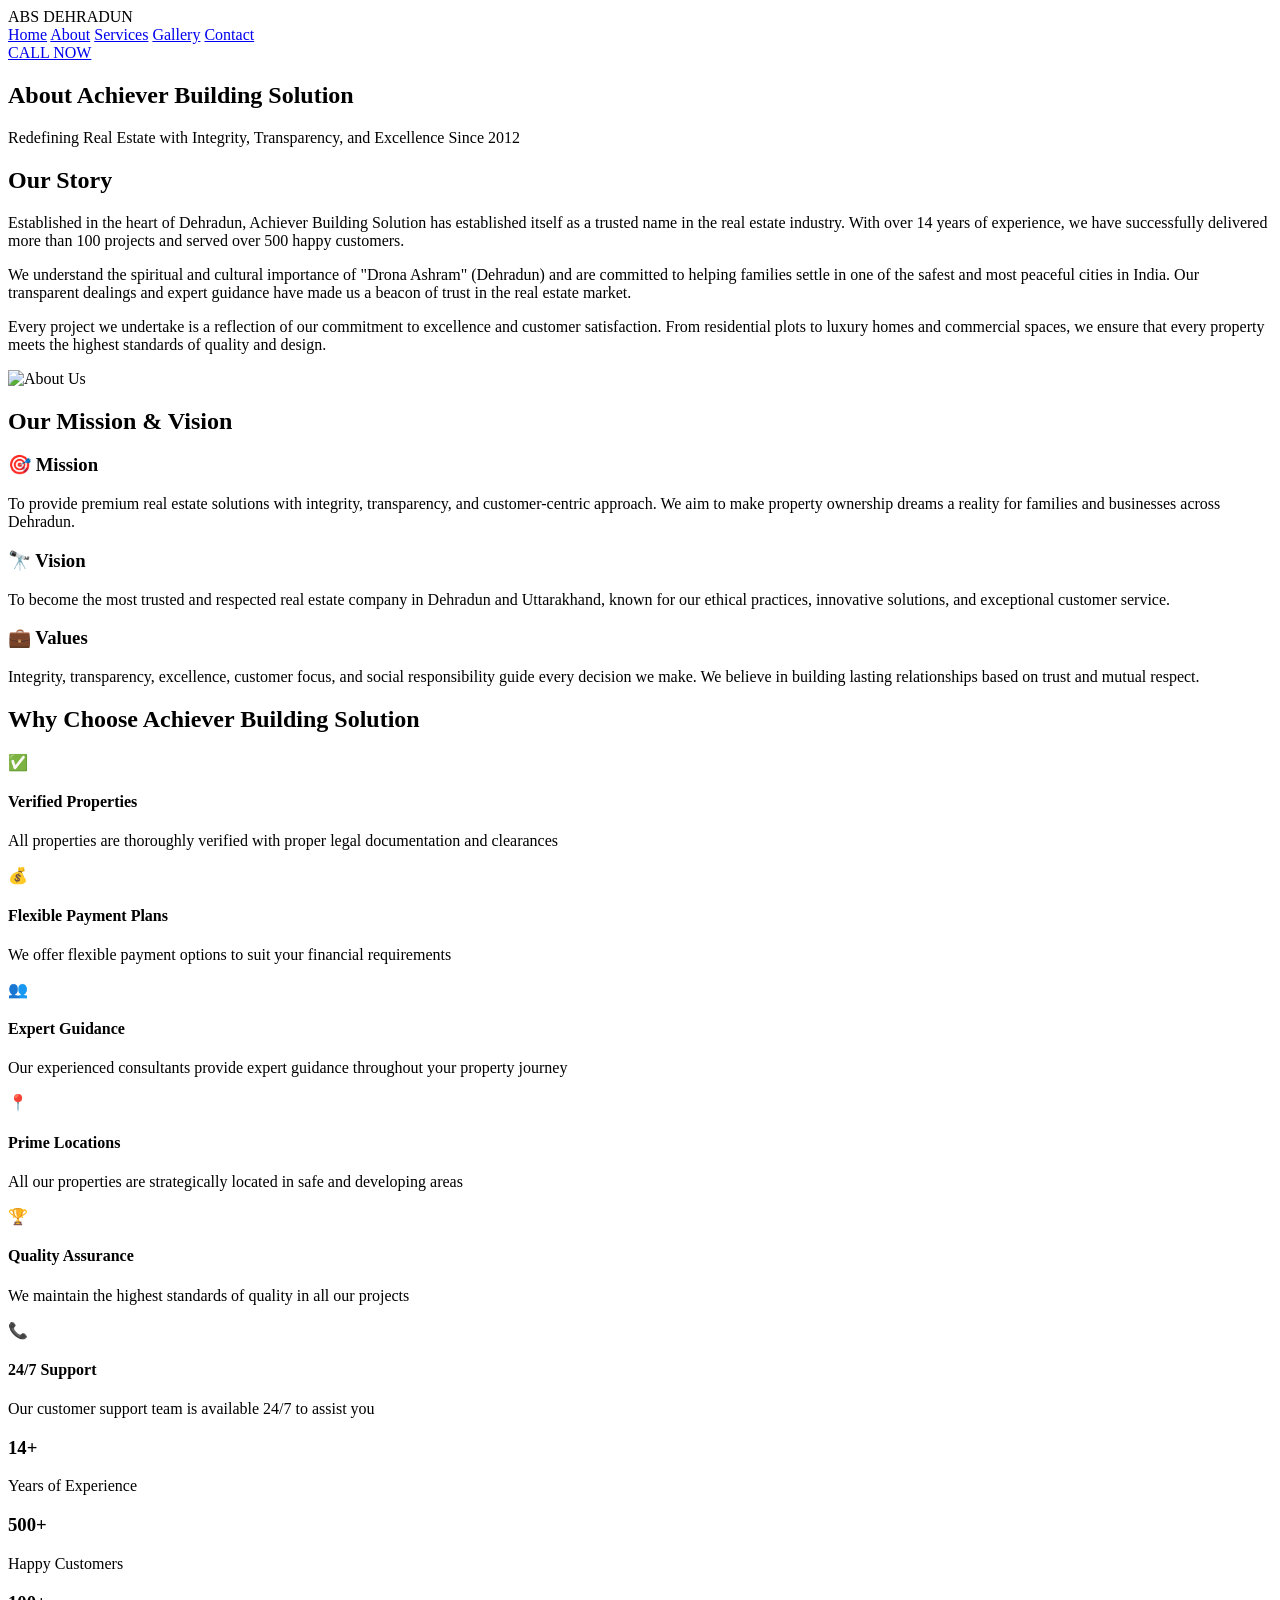
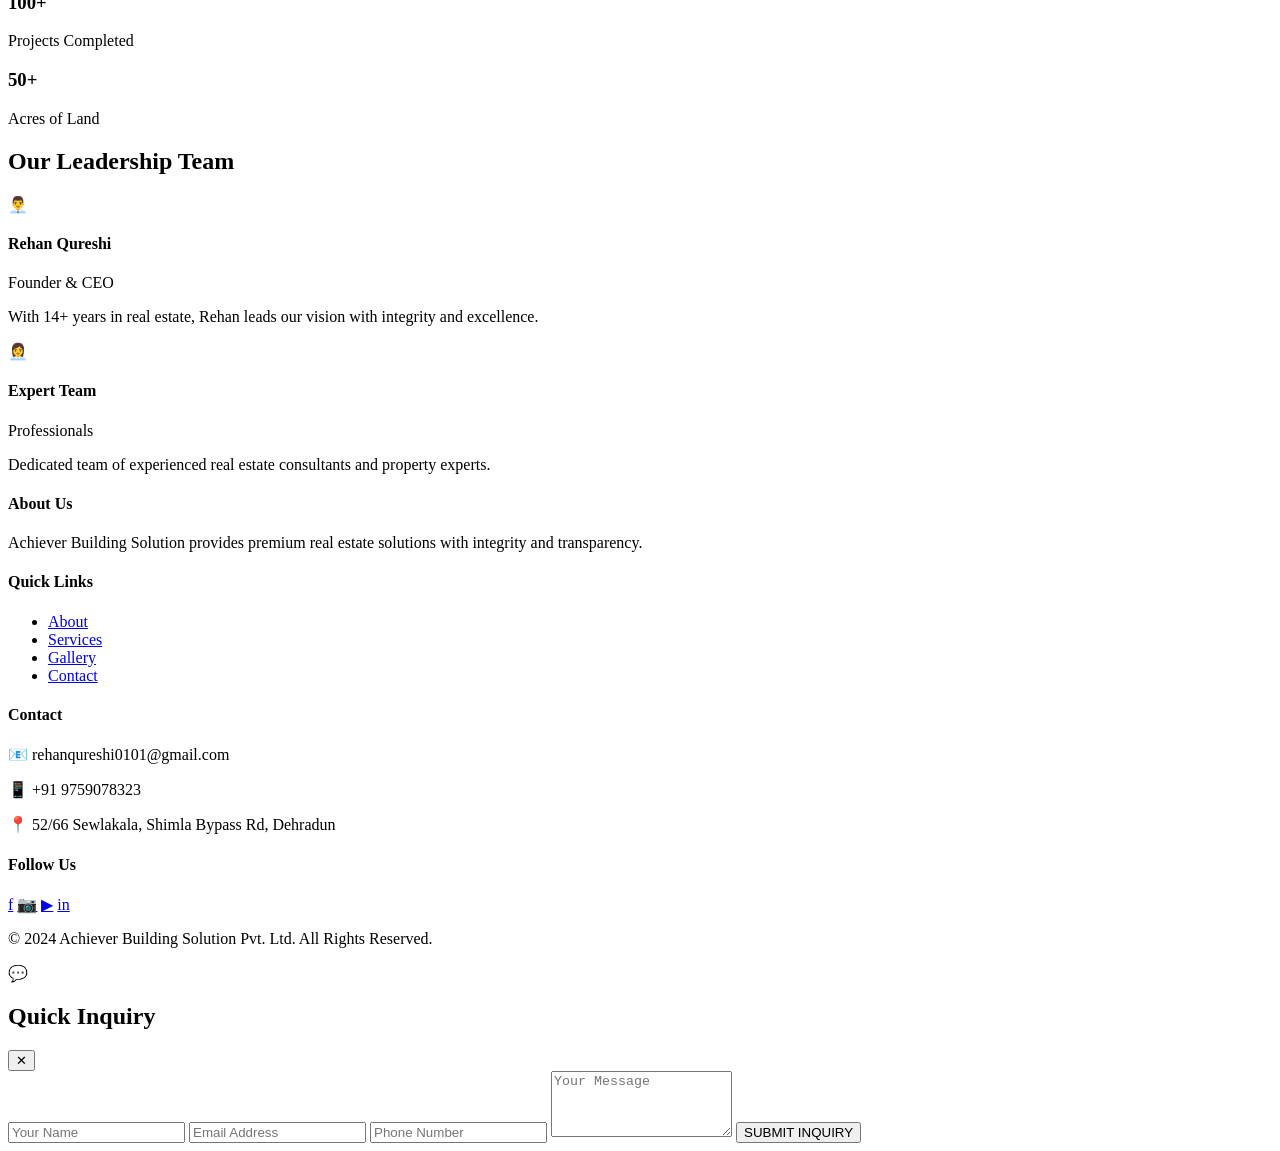
==== about.html @ 06fa3c4c "first done" ====
<!DOCTYPE html>
<html lang="en">
<head>
    <meta charset="UTF-8">
    <meta name="viewport" content="width=device-width, initial-scale=1.0">
    <title>About Us | Achiever Building Solution</title>
    <link href="https://fonts.googleapis.com/css2?family=Poppins:wght@300;400;600;700&display=swap" rel="stylesheet">
    <script src="https://cdn.tailwindcss.com"></script>
</head>
<body class="bg-gray-50 text-gray-900 font-poppins">

    <!-- NAVIGATION -->
    <nav class="fixed w-full z-50 top-0 bg-white/95 backdrop-blur-md shadow-md">
        <div class="max-w-7xl mx-auto px-6 py-4 flex justify-between items-center">
            <div class="text-2xl font-bold tracking-tight">
                <span class="text-amber-500">ABS</span> DEHRADUN
            </div>
            <div class="hidden md:flex space-x-8 text-sm font-medium uppercase tracking-widest">
                <a href="index.html" class="text-gray-800 hover:text-amber-500 transition duration-300">Home</a>
                <a href="about.html" class="text-gray-800 hover:text-amber-500 transition duration-300">About</a>
                <a href="services.html" class="text-gray-800 hover:text-amber-500 transition duration-300">Services</a>
                <a href="gallery.html" class="text-gray-800 hover:text-amber-500 transition duration-300">Gallery</a>
                <a href="contact.html" class="text-gray-800 hover:text-amber-500 transition duration-300">Contact</a>
            </div>
            <a href="tel:+919759078323" class="bg-amber-500 text-white px-6 py-2 rounded-full font-bold text-sm hover:bg-amber-600 transition transform hover:scale-105">
                CALL NOW
            </a>
        </div>
    </nav>

    <!-- HERO SECTION -->
    <section class="min-h-screen bg-gradient-to-br from-white via-gray-50 to-gray-100 flex items-center pt-20 relative">
        <div class="max-w-7xl mx-auto px-6 w-full">
            <h1 class="text-5xl md:text-6xl font-bold mb-6 text-gray-900">About <span class="bg-gradient-to-r from-amber-400 to-amber-600 bg-clip-text text-transparent">Achiever Building Solution</span></h1>
            <p class="text-gray-600 text-lg max-w-2xl">Redefining Real Estate with Integrity, Transparency, and Excellence Since 2012</p>
        </div>
    </section>

    <!-- COMPANY OVERVIEW -->
    <section class="bg-white py-20">
        <div class="max-w-7xl mx-auto px-6">
            <div class="grid md:grid-cols-2 gap-12 items-center">
                <div>
                    <h2 class="text-4xl font-bold mb-6 text-gray-900">Our Story</h2>
                    <div class="space-y-4 text-gray-600 leading-relaxed">
                        <p>
                            Established in the heart of Dehradun, Achiever Building Solution has established itself as a trusted name in the real estate industry. With over 14 years of experience, we have successfully delivered more than 100 projects and served over 500 happy customers.
                        </p>
                        <p>
                            We understand the spiritual and cultural importance of "Drona Ashram" (Dehradun) and are committed to helping families settle in one of the safest and most peaceful cities in India. Our transparent dealings and expert guidance have made us a beacon of trust in the real estate market.
                        </p>
                        <p>
                            Every project we undertake is a reflection of our commitment to excellence and customer satisfaction. From residential plots to luxury homes and commercial spaces, we ensure that every property meets the highest standards of quality and design.
                        </p>
                    </div>
                </div>
                <div>
                    <img src="https://images.unsplash.com/photo-1552664730-d307ca884978?auto=format&fit=crop&w=500&q=80" alt="About Us" class="rounded-2xl shadow-2xl w-full h-auto">
                </div>
            </div>
        </div>
    </section>

    <!-- MISSION & VISION -->
    <section class="bg-gray-50 py-20">
        <div class="max-w-7xl mx-auto px-6">
            <h2 class="text-center text-4xl font-bold mb-16">Our Mission & <span class="bg-gradient-to-r from-amber-400 to-amber-600 bg-clip-text text-transparent">Vision</span></h2>
            <div class="grid md:grid-cols-3 gap-8">
                <div class="bg-white p-8 rounded-xl shadow-lg">
                    <h3 class="text-2xl font-bold text-amber-600 mb-4">🎯 Mission</h3>
                    <p class="text-gray-600 leading-relaxed">
                        To provide premium real estate solutions with integrity, transparency, and customer-centric approach. We aim to make property ownership dreams a reality for families and businesses across Dehradun.
                    </p>
                </div>
                <div class="bg-white p-8 rounded-xl shadow-lg">
                    <h3 class="text-2xl font-bold text-amber-600 mb-4">🔭 Vision</h3>
                    <p class="text-gray-600 leading-relaxed">
                        To become the most trusted and respected real estate company in Dehradun and Uttarakhand, known for our ethical practices, innovative solutions, and exceptional customer service.
                    </p>
                </div>
                <div class="bg-white p-8 rounded-xl shadow-lg">
                    <h3 class="text-2xl font-bold text-amber-600 mb-4">💼 Values</h3>
                    <p class="text-gray-600 leading-relaxed">
                        Integrity, transparency, excellence, customer focus, and social responsibility guide every decision we make. We believe in building lasting relationships based on trust and mutual respect.
                    </p>
                </div>
            </div>
        </div>
    </section>

    <!-- WHY CHOOSE US -->
    <section class="bg-white py-20">
        <div class="max-w-7xl mx-auto px-6">
            <h2 class="text-center text-4xl font-bold mb-16">Why Choose <span class="bg-gradient-to-r from-amber-400 to-amber-600 bg-clip-text text-transparent">Achiever Building Solution</span></h2>
            <div class="grid md:grid-cols-2 lg:grid-cols-3 gap-8">
                <div class="bg-white p-8 rounded-xl shadow-lg hover:shadow-xl hover:-translate-y-2 transition duration-300">
                    <div class="text-5xl mb-4">✅</div>
                    <h4 class="text-xl font-bold mb-2 text-gray-900">Verified Properties</h4>
                    <p class="text-gray-600">All properties are thoroughly verified with proper legal documentation and clearances</p>
                </div>
                <div class="bg-white p-8 rounded-xl shadow-lg hover:shadow-xl hover:-translate-y-2 transition duration-300">
                    <div class="text-5xl mb-4">💰</div>
                    <h4 class="text-xl font-bold mb-2 text-gray-900">Flexible Payment Plans</h4>
                    <p class="text-gray-600">We offer flexible payment options to suit your financial requirements</p>
                </div>
                <div class="bg-white p-8 rounded-xl shadow-lg hover:shadow-xl hover:-translate-y-2 transition duration-300">
                    <div class="text-5xl mb-4">👥</div>
                    <h4 class="text-xl font-bold mb-2 text-gray-900">Expert Guidance</h4>
                    <p class="text-gray-600">Our experienced consultants provide expert guidance throughout your property journey</p>
                </div>
                <div class="bg-white p-8 rounded-xl shadow-lg hover:shadow-xl hover:-translate-y-2 transition duration-300">
                    <div class="text-5xl mb-4">📍</div>
                    <h4 class="text-xl font-bold mb-2 text-gray-900">Prime Locations</h4>
                    <p class="text-gray-600">All our properties are strategically located in safe and developing areas</p>
                </div>
                <div class="bg-white p-8 rounded-xl shadow-lg hover:shadow-xl hover:-translate-y-2 transition duration-300">
                    <div class="text-5xl mb-4">🏆</div>
                    <h4 class="text-xl font-bold mb-2 text-gray-900">Quality Assurance</h4>
                    <p class="text-gray-600">We maintain the highest standards of quality in all our projects</p>
                </div>
                <div class="bg-white p-8 rounded-xl shadow-lg hover:shadow-xl hover:-translate-y-2 transition duration-300">
                    <div class="text-5xl mb-4">📞</div>
                    <h4 class="text-xl font-bold mb-2 text-gray-900">24/7 Support</h4>
                    <p class="text-gray-600">Our customer support team is available 24/7 to assist you</p>
                </div>
            </div>
        </div>
    </section>

    <!-- STATISTICS -->
    <section class="bg-gradient-to-r from-amber-500 to-amber-600 py-20 text-white">
        <div class="max-w-7xl mx-auto px-6">
            <div class="grid md:grid-cols-4 gap-8 text-center">
                <div>
                    <h3 class="text-5xl font-bold mb-2">14+</h3>
                    <p class="text-lg">Years of Experience</p>
                </div>
                <div>
                    <h3 class="text-5xl font-bold mb-2">500+</h3>
                    <p class="text-lg">Happy Customers</p>
                </div>
                <div>
                    <h3 class="text-5xl font-bold mb-2">100+</h3>
                    <p class="text-lg">Projects Completed</p>
                </div>
                <div>
                    <h3 class="text-5xl font-bold mb-2">50+</h3>
                    <p class="text-lg">Acres of Land</p>
                </div>
            </div>
        </div>
    </section>

    <!-- TEAM SECTION -->
    <section class="bg-white py-20">
        <div class="max-w-7xl mx-auto px-6">
            <h2 class="text-center text-4xl font-bold mb-16">Our <span class="bg-gradient-to-r from-amber-400 to-amber-600 bg-clip-text text-transparent">Leadership Team</span></h2>
            <div class="grid md:grid-cols-2 gap-8 max-w-2xl mx-auto">
                <div class="bg-gradient-to-br from-amber-50 to-amber-100 p-8 rounded-xl shadow-lg text-center">
                    <div class="w-24 h-24 bg-gradient-to-br from-amber-500 to-amber-600 rounded-full mx-auto mb-4 flex items-center justify-center text-4xl">👨‍💼</div>
                    <h4 class="text-xl font-bold text-gray-900 mb-2">Rehan Qureshi</h4>
                    <p class="text-amber-600 font-semibold mb-3">Founder & CEO</p>
                    <p class="text-gray-600">With 14+ years in real estate, Rehan leads our vision with integrity and excellence.</p>
                </div>
                <div class="bg-gradient-to-br from-blue-50 to-blue-100 p-8 rounded-xl shadow-lg text-center">
                    <div class="w-24 h-24 bg-gradient-to-br from-blue-500 to-blue-600 rounded-full mx-auto mb-4 flex items-center justify-center text-4xl">👩‍💼</div>
                    <h4 class="text-xl font-bold text-gray-900 mb-2">Expert Team</h4>
                    <p class="text-blue-600 font-semibold mb-3">Professionals</p>
                    <p class="text-gray-600">Dedicated team of experienced real estate consultants and property experts.</p>
                </div>
            </div>
        </div>
    </section>

    <!-- FOOTER -->
    <footer class="bg-gray-900 text-white py-12">
        <div class="max-w-7xl mx-auto px-6">
            <div class="grid grid-cols-1 md:grid-cols-2 lg:grid-cols-4 gap-8 mb-8">
                <div>
                    <h4 class="text-lg font-bold mb-4">About Us</h4>
                    <p class="text-gray-400">Achiever Building Solution provides premium real estate solutions with integrity and transparency.</p>
                </div>
                <div>
                    <h4 class="text-lg font-bold mb-4">Quick Links</h4>
                    <ul class="space-y-2 text-gray-400">
                        <li><a href="about.html" class="hover:text-amber-500 transition">About</a></li>
                        <li><a href="services.html" class="hover:text-amber-500 transition">Services</a></li>
                        <li><a href="gallery.html" class="hover:text-amber-500 transition">Gallery</a></li>
                        <li><a href="contact.html" class="hover:text-amber-500 transition">Contact</a></li>
                    </ul>
                </div>
                <div>
                    <h4 class="text-lg font-bold mb-4">Contact</h4>
                    <p class="text-gray-400 mb-1">📧 rehanqureshi0101@gmail.com</p>
                    <p class="text-gray-400 mb-1">📱 +91 9759078323</p>
                    <p class="text-gray-400">📍 52/66 Sewlakala, Shimla Bypass Rd, Dehradun</p>
                </div>
                <div>
                    <h4 class="text-lg font-bold mb-4">Follow Us</h4>
                    <div class="flex gap-3">
                        <a href="https://facebook.com" class="w-10 h-10 bg-gray-700 rounded-full flex items-center justify-center hover:bg-amber-500 transition">f</a>
                        <a href="https://instagram.com" class="w-10 h-10 bg-gray-700 rounded-full flex items-center justify-center hover:bg-amber-500 transition">📷</a>
                        <a href="https://youtube.com" class="w-10 h-10 bg-gray-700 rounded-full flex items-center justify-center hover:bg-amber-500 transition">▶</a>
                        <a href="https://linkedin.com" class="w-10 h-10 bg-gray-700 rounded-full flex items-center justify-center hover:bg-amber-500 transition">in</a>
                    </div>
                </div>
            </div>
            <div class="border-t border-gray-700 pt-6 text-center">
                <p class="text-gray-500">© 2024 Achiever Building Solution Pvt. Ltd. All Rights Reserved.</p>
            </div>
        </div>
    </footer>

    <!-- FLOATING INQUIRY BUTTON -->
    <div onclick="openInquiryModal()" class="fixed bottom-8 right-8 w-16 h-16 bg-amber-500 rounded-full flex items-center justify-center text-3xl cursor-pointer shadow-2xl hover:bg-amber-600 hover:scale-110 transition z-40" title="Inquire Now">💬</div>

    <!-- INQUIRY MODAL -->
    <div class="modal hidden fixed inset-0 bg-black bg-opacity-50 flex items-center justify-center z-50" id="inquiryModal">
        <div class="bg-white rounded-xl shadow-2xl p-8 max-w-md w-90% mx-6 animate-in">
            <div class="flex justify-between items-center mb-6">
                <h2 class="text-2xl font-bold text-gray-900">Quick Inquiry</h2>
                <button onclick="closeInquiryModal()" class="text-3xl text-gray-500 hover:text-amber-500 transition">✕</button>
            </div>
            <form class="space-y-4">
                <input type="text" placeholder="Your Name" class="w-full bg-gray-100 border border-gray-300 px-4 py-3 rounded-lg focus:outline-none focus:border-amber-500 transition font-poppins" required>
                <input type="email" placeholder="Email Address" class="w-full bg-gray-100 border border-gray-300 px-4 py-3 rounded-lg focus:outline-none focus:border-amber-500 transition font-poppins" required>
                <input type="tel" placeholder="Phone Number" class="w-full bg-gray-100 border border-gray-300 px-4 py-3 rounded-lg focus:outline-none focus:border-amber-500 transition font-poppins" required>
                <textarea rows="4" placeholder="Your Message" class="w-full bg-gray-100 border border-gray-300 px-4 py-3 rounded-lg focus:outline-none focus:border-amber-500 transition font-poppins"></textarea>
                <button type="submit" class="w-full bg-amber-500 text-white font-bold py-3 rounded-lg hover:bg-amber-600 transition">SUBMIT INQUIRY</button>
            </form>
        </div>
    </div>

    <script>
        function openInquiryModal() {
            document.getElementById('inquiryModal').classList.remove('hidden');
        }

        function closeInquiryModal() {
            document.getElementById('inquiryModal').classList.add('hidden');
        }

        window.onclick = function(event) {
            const modal = document.getElementById('inquiryModal');
            if (event.target == modal) {
                modal.classList.add('hidden');
            }
        }
    </script>

</body>
</html>
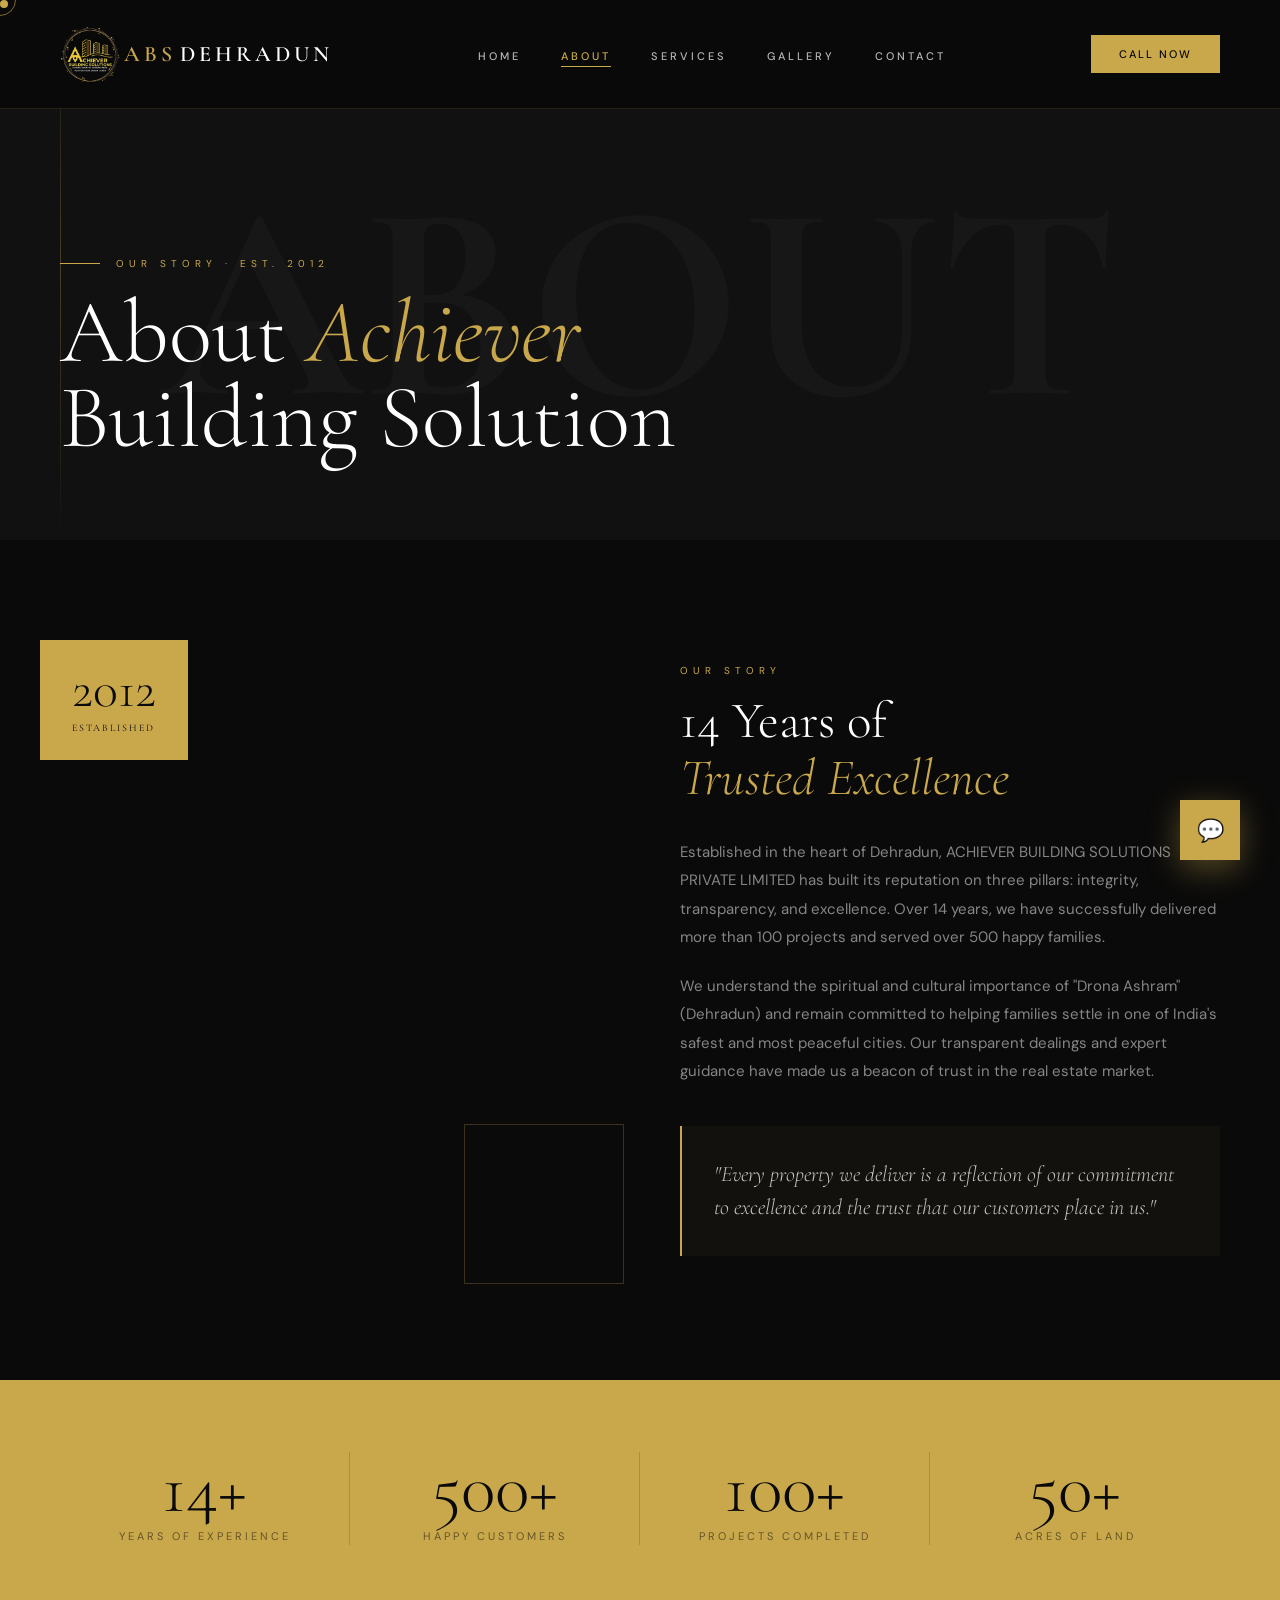
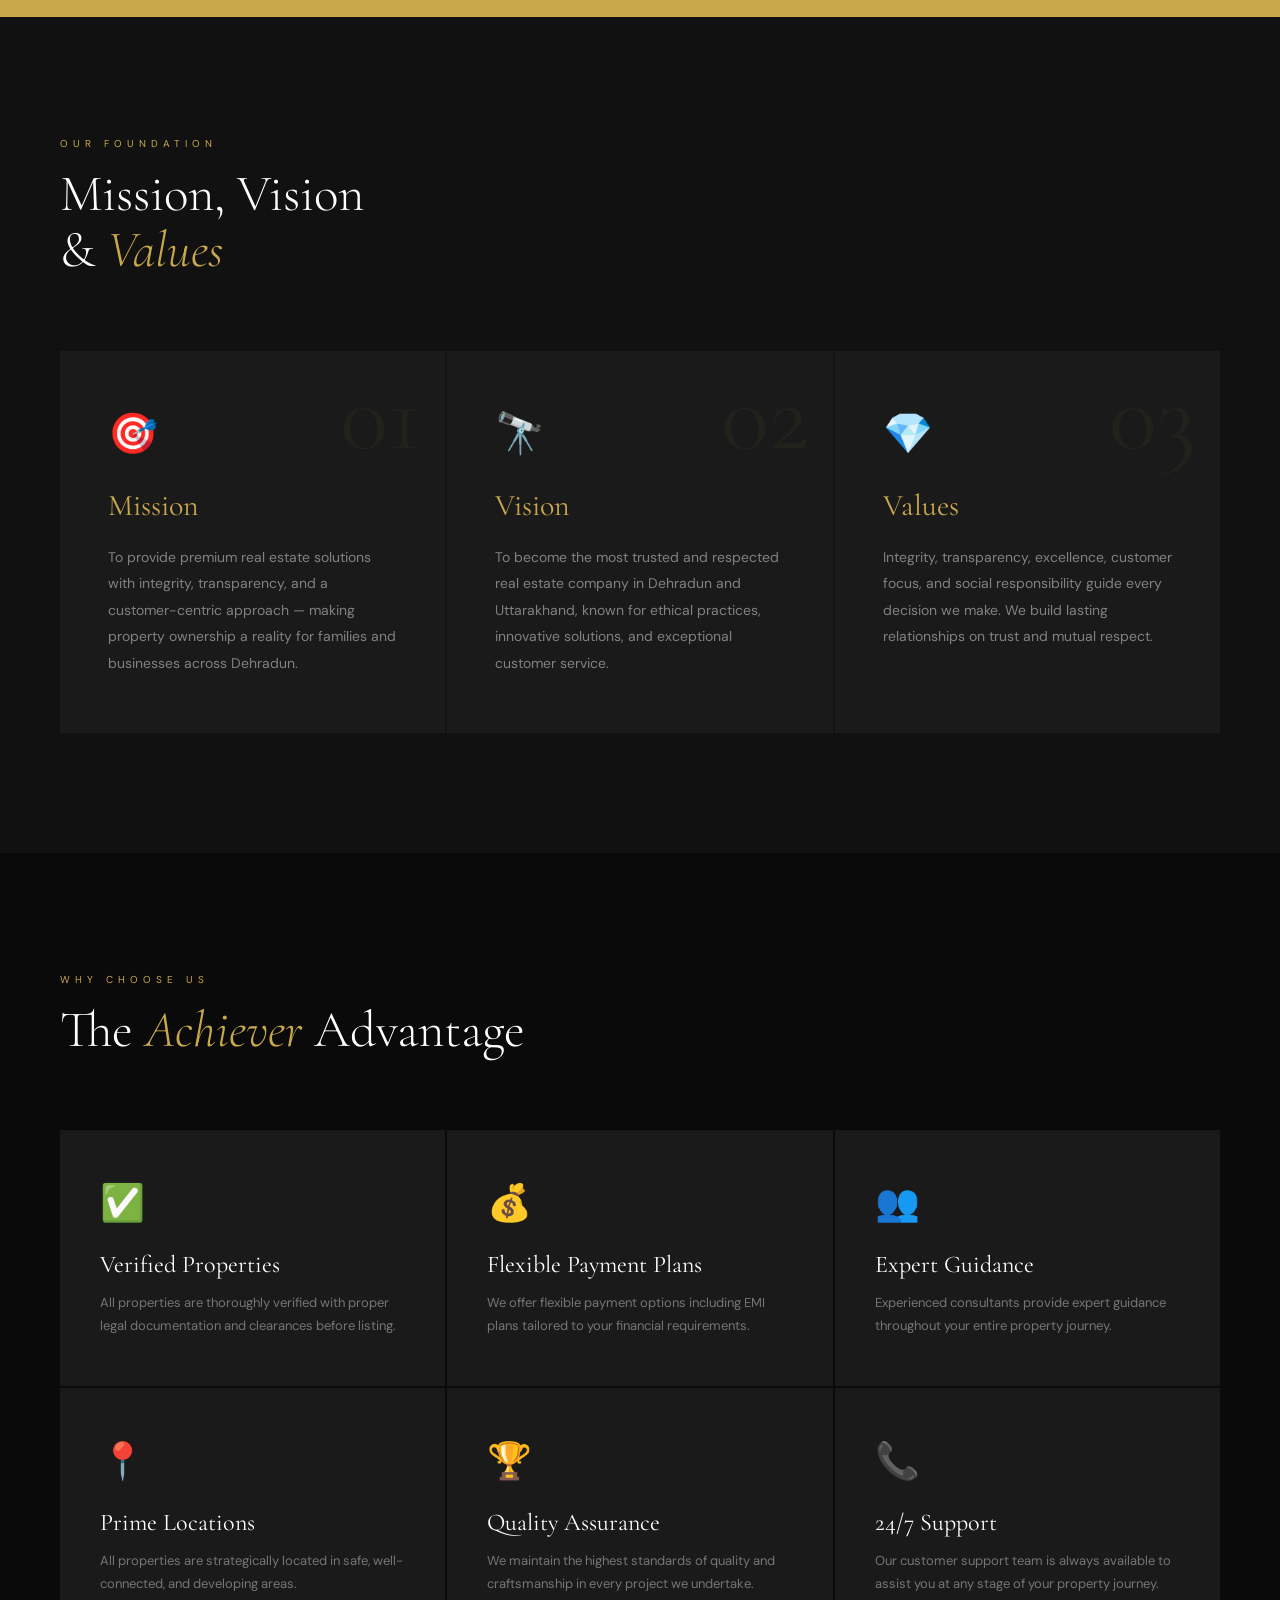
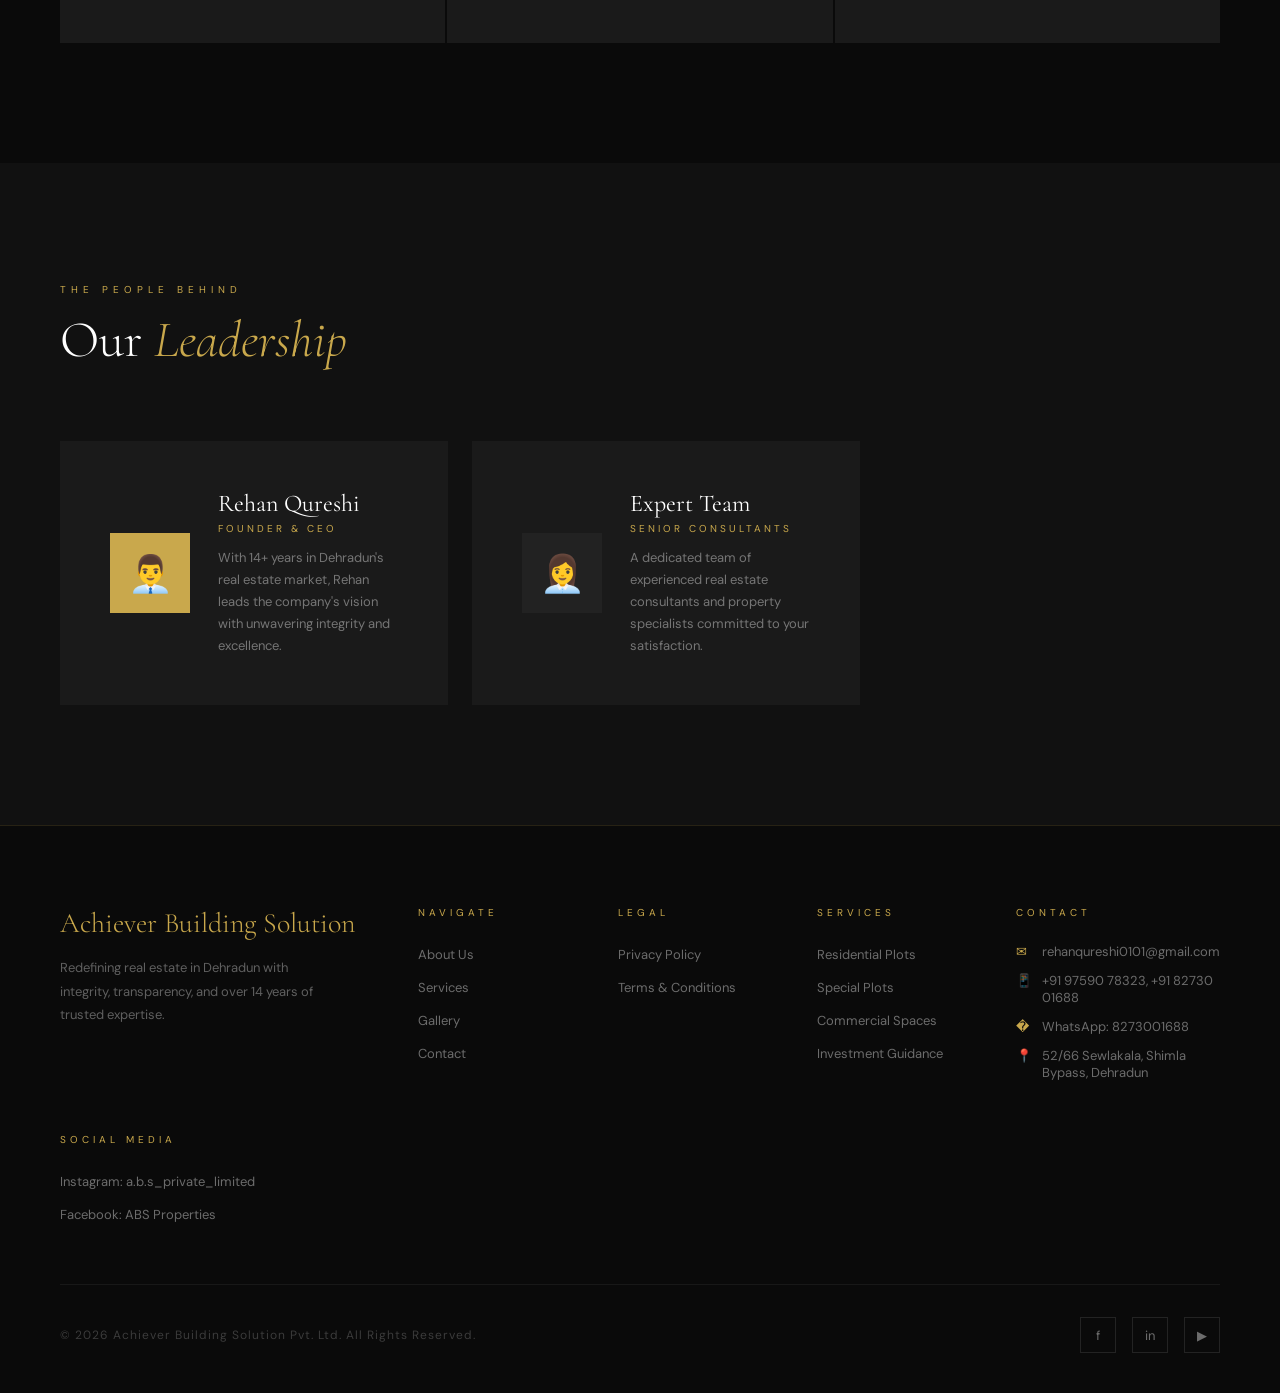
==== commit beadc2ea: "first" ====
--- a/about.html
+++ b/about.html
@@ -3,250 +3,590 @@
 <head>
     <meta charset="UTF-8">
     <meta name="viewport" content="width=device-width, initial-scale=1.0">
+    <meta name="description" content="Learn about Achiever Building Solution in Dehradun with 14+ years of expertise, 100+ projects delivered, and 500+ families served with integrity.">
+    <meta name="keywords" content="About Achiever Building Solution, real estate company Dehradun, 14 years experience, trusted property consultants, ABS Dehradun, Uttarakhand real estate">
+    <meta name="author" content="Achiever Building Solution">
+    <meta name="robots" content="index, follow">
+    <meta name="theme-color" content="#0a0a0a">
+
     <title>About Us | Achiever Building Solution</title>
-    <link href="https://fonts.googleapis.com/css2?family=Poppins:wght@300;400;600;700&display=swap" rel="stylesheet">
-    <script src="https://cdn.tailwindcss.com"></script>
+    <link rel="canonical" href="about.html">
+
+    <meta property="og:title" content="About Us | Achiever Building Solution">
+    <meta property="og:description" content="Learn about Achiever Building Solution in Dehradun with 14+ years of expertise, 100+ projects delivered, and 500+ families served with integrity.">
+    <meta property="og:type" content="website">
+    <meta property="og:site_name" content="Achiever Building Solution">
+    <meta property="og:locale" content="en_IN">
+    <meta property="og:url" content="about.html">
+    <meta property="og:image" content="img/logo.webp">
+    <meta property="og:image:alt" content="Achiever Building Solution logo">
+
+    <meta name="twitter:card" content="summary_large_image">
+    <meta name="twitter:title" content="About Us | Achiever Building Solution">
+    <meta name="twitter:description" content="Learn about Achiever Building Solution in Dehradun with 14+ years of expertise, 100+ projects delivered, and 500+ families served with integrity.">
+    <meta name="twitter:image" content="img/logo.webp">
+
+    <link rel="preconnect" href="https://fonts.googleapis.com">
+    <link href="https://fonts.googleapis.com/css2?family=Cormorant+Garamond:ital,wght@0,300;0,400;0,600;0,700;1,300;1,400&family=DM+Sans:wght@300;400;500&display=swap" rel="stylesheet">
+    <link rel="icon" type="image/png" href="img/logo.webp">
+    <style>
+        *, *::before, *::after { margin: 0; padding: 0; box-sizing: border-box; }
+        :root {
+            --gold: #c9a84c; --gold-light: #e2c47a; --gold-dark: #9a7a34;
+            --black: #0a0a0a; --dark: #111111; --dark2: #1a1a1a; --dark3: #222222;
+            --gray: #888888; --light: #f5f0e8; --white: #ffffff;
+        }
+        html { scroll-behavior: smooth; }
+        body { font-family: 'DM Sans', sans-serif; background: var(--black); color: var(--white); overflow-x: hidden; cursor: none; }
+        .cursor { width: 8px; height: 8px; background: var(--gold); border-radius: 50%; position: fixed; pointer-events: none; z-index: 9999; transition: transform 0.1s; }
+        .cursor-ring { width: 32px; height: 32px; border: 1px solid var(--gold); border-radius: 50%; position: fixed; pointer-events: none; z-index: 9998; transition: all 0.15s ease; opacity: 0.6; }
+
+        nav { position: fixed; top: 0; width: 100%; z-index: 1000; padding: 24px 60px; display: flex; align-items: center; justify-content: space-between; background: rgba(10,10,10,0.95); backdrop-filter: blur(20px); border-bottom: 1px solid rgba(201,168,76,0.15); }
+          .nav-logo {
+            font-family: 'Cormorant Garamond', serif;
+            font-size: 22px;
+            font-weight: 600;
+            letter-spacing: 4px;
+            color: var(--gold);
+            text-transform: uppercase;
+            display: flex;
+    align-items: center;
+    gap: 4px;
+        }
+        .nav-logo img {
+    height: 60px;
+}
+        .nav-logo span { color: var(--white); }
+        .nav-links { display: flex; gap: 40px; list-style: none; }
+        .nav-links a { font-size: 11px; font-weight: 500; letter-spacing: 3px; text-transform: uppercase; color: rgba(255,255,255,0.7); text-decoration: none; transition: color 0.3s; position: relative; }
+        .nav-links a::after { content: ''; position: absolute; bottom: -4px; left: 0; width: 0; height: 1px; background: var(--gold); transition: width 0.3s; }
+        .nav-links a:hover, .nav-links a.active { color: var(--gold); }
+        .nav-links a:hover::after, .nav-links a.active::after { width: 100%; }
+        .nav-cta { font-size: 11px; letter-spacing: 2px; text-transform: uppercase; color: var(--black); background: var(--gold); padding: 12px 28px; text-decoration: none; font-weight: 500; transition: all 0.3s; }
+        .nav-cta:hover { background: var(--gold-light); }
+
+        /* PAGE HERO */
+        .page-hero {
+            min-height: 60vh;
+            display: flex; align-items: flex-end;
+            padding: 0 60px 80px;
+            position: relative;
+            overflow: hidden;
+            background: var(--dark);
+        }
+        .page-hero::before {
+            content: 'ABOUT';
+            position: absolute;
+            font-family: 'Cormorant Garamond', serif;
+            font-size: 280px;
+            font-weight: 700;
+            color: rgba(255,255,255,0.025);
+            top: 50%; left: 50%;
+            transform: translate(-50%, -40%);
+            white-space: nowrap;
+            pointer-events: none;
+        }
+        .page-hero-line {
+            position: absolute; top: 0; left: 60px;
+            width: 1px; height: 100%;
+            background: linear-gradient(to bottom, transparent, rgba(201,168,76,0.3), transparent);
+        }
+        .page-hero-content { position: relative; z-index: 2; }
+        .page-eyebrow { font-size: 10px; letter-spacing: 5px; text-transform: uppercase; color: var(--gold); margin-bottom: 20px; display: flex; align-items: center; gap: 16px; }
+        .page-eyebrow::before { content: ''; width: 40px; height: 1px; background: var(--gold); }
+        .page-title { font-family: 'Cormorant Garamond', serif; font-size: clamp(52px, 7vw, 96px); font-weight: 300; line-height: 0.95; }
+        .page-title em { font-style: italic; color: var(--gold); }
+
+        /* STORY */
+        .section-story {
+            padding: 120px 60px;
+            display: grid;
+            grid-template-columns: 1fr 1fr;
+            gap: 80px;
+            align-items: center;
+            background: var(--black);
+        }
+        .story-img {
+            position: relative;
+            height: 600px;
+        }
+        .story-img img { width: 100%; height: 100%; object-fit: cover; }
+        .story-img-accent {
+            position: absolute; bottom: -24px; right: -24px;
+            width: 160px; height: 160px;
+            border: 1px solid rgba(201,168,76,0.25);
+            z-index: -1;
+        }
+        .story-year {
+            position: absolute; top: -20px; left: -20px;
+            background: var(--gold);
+            color: var(--black);
+            padding: 24px 32px;
+            font-family: 'Cormorant Garamond', serif;
+        }
+        .story-year .yr { font-size: 52px; font-weight: 300; line-height: 1; display: block; }
+        .story-year .est { font-size: 10px; letter-spacing: 2px; text-transform: uppercase; }
+        .section-eyebrow { font-size: 10px; letter-spacing: 5px; text-transform: uppercase; color: var(--gold); margin-bottom: 16px; }
+        .section-title { font-family: 'Cormorant Garamond', serif; font-size: clamp(36px, 4vw, 60px); font-weight: 300; line-height: 1.1; margin-bottom: 32px; }
+        .section-title em { font-style: italic; color: var(--gold); }
+        .story-text { font-size: 15px; line-height: 1.9; color: rgba(255,255,255,0.5); }
+        .story-text p + p { margin-top: 20px; }
+        .story-quote {
+            margin-top: 40px;
+            padding: 32px;
+            border-left: 2px solid var(--gold);
+            background: rgba(201,168,76,0.04);
+        }
+        .story-quote p {
+            font-family: 'Cormorant Garamond', serif;
+            font-size: 22px;
+            font-weight: 300;
+            font-style: italic;
+            color: rgba(255,255,255,0.75);
+            line-height: 1.5;
+        }
+
+        /* STATS BAND */
+        .stats-band {
+            background: var(--gold);
+            padding: 72px 60px;
+            display: grid;
+            grid-template-columns: repeat(4, 1fr);
+            gap: 0;
+        }
+        .stat-block {
+            text-align: center;
+            border-right: 1px solid rgba(0,0,0,0.15);
+            padding: 0 40px;
+        }
+        .stat-block:last-child { border: none; }
+        .stat-num {
+            font-family: 'Cormorant Garamond', serif;
+            font-size: 72px;
+            font-weight: 300;
+            color: var(--black);
+            line-height: 1;
+            display: block;
+        }
+        .stat-label {
+            font-size: 11px;
+            letter-spacing: 3px;
+            text-transform: uppercase;
+            color: rgba(0,0,0,0.5);
+            margin-top: 8px;
+        }
+
+        /* MISSION VISION */
+        .section-mvv {
+            padding: 120px 60px;
+            background: var(--dark);
+        }
+        .mvv-grid {
+            display: grid;
+            grid-template-columns: repeat(3, 1fr);
+            gap: 2px;
+            margin-top: 72px;
+        }
+        .mvv-card {
+            background: var(--dark2);
+            padding: 56px 48px;
+            position: relative;
+            overflow: hidden;
+            transition: all 0.4s;
+        }
+        .mvv-card::after {
+            content: '';
+            position: absolute; bottom: 0; left: 0;
+            width: 100%; height: 2px;
+            background: var(--gold);
+            transform: scaleX(0);
+            transform-origin: left;
+            transition: transform 0.4s;
+        }
+        .mvv-card:hover::after { transform: scaleX(1); }
+        .mvv-icon {
+            font-size: 40px;
+            display: block;
+            margin-bottom: 28px;
+        }
+        .mvv-num {
+            font-family: 'Cormorant Garamond', serif;
+            font-size: 100px;
+            color: rgba(201,168,76,0.05);
+            position: absolute;
+            top: 16px; right: 24px;
+            line-height: 1;
+        }
+        .mvv-title {
+            font-family: 'Cormorant Garamond', serif;
+            font-size: 30px;
+            font-weight: 400;
+            color: var(--gold);
+            margin-bottom: 20px;
+        }
+        .mvv-text { font-size: 14px; line-height: 1.9; color: rgba(255,255,255,0.45); }
+
+        /* WHY CHOOSE US */
+        .section-why {
+            padding: 120px 60px;
+            background: var(--black);
+        }
+        .why-grid {
+            display: grid;
+            grid-template-columns: repeat(3, 1fr);
+            gap: 2px;
+            margin-top: 72px;
+        }
+        .why-card {
+            background: var(--dark2);
+            padding: 48px 40px;
+            transition: all 0.4s;
+            border-top: 1px solid transparent;
+        }
+        .why-card:hover { background: var(--dark3); border-top-color: var(--gold); }
+        .why-icon { font-size: 36px; margin-bottom: 24px; display: block; }
+        .why-title { font-family: 'Cormorant Garamond', serif; font-size: 24px; font-weight: 400; margin-bottom: 12px; }
+        .why-desc { font-size: 13px; line-height: 1.8; color: rgba(255,255,255,0.4); }
+
+        /* TEAM */
+        .section-team {
+            padding: 120px 60px;
+            background: var(--dark);
+        }
+        .team-grid {
+            display: grid;
+            grid-template-columns: repeat(2, 1fr);
+            gap: 24px;
+            margin-top: 72px;
+            max-width: 800px;
+        }
+        .team-card {
+            background: var(--dark2);
+            padding: 48px;
+            display: flex;
+            gap: 28px;
+            align-items: center;
+            transition: all 0.4s;
+            border-left: 2px solid transparent;
+        }
+        .team-card:hover { border-left-color: var(--gold); }
+        .team-avatar {
+            width: 80px; height: 80px;
+            background: var(--gold);
+            display: flex; align-items: center; justify-content: center;
+            font-size: 36px;
+            flex-shrink: 0;
+        }
+        .team-name { font-family: 'Cormorant Garamond', serif; font-size: 24px; font-weight: 400; margin-bottom: 4px; }
+        .team-role { font-size: 10px; letter-spacing: 3px; text-transform: uppercase; color: var(--gold); margin-bottom: 12px; }
+        .team-bio { font-size: 13px; line-height: 1.7; color: rgba(255,255,255,0.4); }
+
+        /* FOOTER */
+        footer { background: var(--black); border-top: 1px solid rgba(201,168,76,0.15); padding: 80px 60px 40px; }
+        .footer-top { display: grid; grid-template-columns: 2fr 1fr 1fr 1fr 1fr; gap: 40px; margin-bottom: 60px; }
+        .footer-brand { font-family: 'Cormorant Garamond', serif; font-size: 28px; font-weight: 300; color: var(--gold); margin-bottom: 16px; }
+        .footer-desc { font-size: 13px; color: rgba(255,255,255,0.35); line-height: 1.8; max-width: 280px; }
+        .footer-heading { font-size: 10px; letter-spacing: 4px; text-transform: uppercase; color: var(--gold); margin-bottom: 24px; }
+        .footer-links { list-style: none; display: flex; flex-direction: column; gap: 12px; }
+        .footer-links a { font-size: 13px; color: rgba(255,255,255,0.4); text-decoration: none; transition: color 0.3s; }
+        .footer-links a:hover { color: var(--gold); }
+        .footer-contact-item { font-size: 13px; color: rgba(255,255,255,0.4); margin-bottom: 12px; display: flex; align-items: flex-start; gap: 10px; }
+        .footer-contact-item span:first-child { color: var(--gold); min-width: 16px; }
+        .footer-bottom { border-top: 1px solid rgba(255,255,255,0.06); padding-top: 32px; display: flex; justify-content: space-between; align-items: center; }
+        .footer-copy { font-size: 12px; color: rgba(255,255,255,0.2); letter-spacing: 1px; }
+        .footer-socials { display: flex; gap: 16px; }
+        .social-link { width: 36px; height: 36px; border: 1px solid rgba(255,255,255,0.1); display: flex; align-items: center; justify-content: center; font-size: 13px; color: rgba(255,255,255,0.4); text-decoration: none; transition: all 0.3s; }
+        .social-link:hover { border-color: var(--gold); color: var(--gold); }
+
+        .inquiry-fab { position: fixed; bottom: 40px; right: 40px; z-index: 500; }
+        .fab-btn { width: 60px; height: 60px; background: var(--gold); display: flex; align-items: center; justify-content: center; cursor: none; font-size: 22px; transition: all 0.3s; box-shadow: 0 8px 32px rgba(201,168,76,0.4); }
+        .fab-btn:hover { background: var(--gold-light); transform: scale(1.1); }
+        .modal-overlay { position: fixed; inset: 0; background: rgba(0,0,0,0.85); backdrop-filter: blur(8px); z-index: 2000; display: flex; align-items: center; justify-content: center; opacity: 0; pointer-events: none; transition: opacity 0.3s; }
+        .modal-overlay.open { opacity: 1; pointer-events: all; }
+        .modal-box { background: var(--dark2); width: 520px; max-width: 95vw; padding: 56px 52px; border-top: 2px solid var(--gold); transform: translateY(30px); transition: transform 0.4s; position: relative; }
+        .modal-overlay.open .modal-box { transform: translateY(0); }
+        .modal-close { position: absolute; top: 24px; right: 28px; background: none; border: none; color: rgba(255,255,255,0.3); font-size: 20px; cursor: none; transition: color 0.3s; }
+        .modal-close:hover { color: var(--gold); }
+        .modal-eyebrow { font-size: 10px; letter-spacing: 4px; text-transform: uppercase; color: var(--gold); margin-bottom: 12px; }
+        .modal-title { font-family: 'Cormorant Garamond', serif; font-size: 36px; font-weight: 300; margin-bottom: 36px; }
+        .form-group { margin-bottom: 20px; }
+        .form-label { display: block; font-size: 10px; letter-spacing: 2px; text-transform: uppercase; color: rgba(255,255,255,0.35); margin-bottom: 8px; }
+        .form-input { width: 100%; background: rgba(255,255,255,0.04); border: 1px solid rgba(255,255,255,0.1); color: var(--white); padding: 14px 16px; font-family: 'DM Sans', sans-serif; font-size: 14px; outline: none; transition: border-color 0.3s; }
+        .form-input:focus { border-color: var(--gold); }
+        .form-input::placeholder { color: rgba(255,255,255,0.2); }
+        .form-submit { width: 100%; background: var(--gold); color: var(--black); border: none; padding: 16px; font-size: 11px; letter-spacing: 3px; text-transform: uppercase; font-weight: 600; cursor: none; margin-top: 8px; transition: all 0.3s; }
+        .form-submit:hover { background: var(--gold-light); }
+
+        .reveal { opacity: 0; transform: translateY(40px); transition: all 0.8s cubic-bezier(0.33,1,0.68,1); }
+        .reveal.visible { opacity: 1; transform: translateY(0); }
+
+        @media (max-width: 1024px) {
+            nav { padding: 20px 30px; }
+            .page-hero { padding: 0 30px 60px; min-height: 40vh; }
+            .section-story, .section-mvv, .section-why, .section-team { padding: 80px 30px; }
+            .stats-band { padding: 60px 30px; grid-template-columns: repeat(2,1fr); }
+            .section-story { grid-template-columns: 1fr; }
+            .story-img { height: 400px; }
+            .mvv-grid, .why-grid { grid-template-columns: 1fr; }
+            .team-grid { grid-template-columns: 1fr; max-width: 100%; }
+            footer { padding: 60px 30px 30px; }
+            .footer-top { grid-template-columns: 1fr 1fr; gap: 40px; }
+            .nav-links { display: none; }
+        }
+    </style>
 </head>
-<body class="bg-gray-50 text-gray-900 font-poppins">
-
-    <!-- NAVIGATION -->
-    <nav class="fixed w-full z-50 top-0 bg-white/95 backdrop-blur-md shadow-md">
-        <div class="max-w-7xl mx-auto px-6 py-4 flex justify-between items-center">
-            <div class="text-2xl font-bold tracking-tight">
-                <span class="text-amber-500">ABS</span> DEHRADUN
-            </div>
-            <div class="hidden md:flex space-x-8 text-sm font-medium uppercase tracking-widest">
-                <a href="index.html" class="text-gray-800 hover:text-amber-500 transition duration-300">Home</a>
-                <a href="about.html" class="text-gray-800 hover:text-amber-500 transition duration-300">About</a>
-                <a href="services.html" class="text-gray-800 hover:text-amber-500 transition duration-300">Services</a>
-                <a href="gallery.html" class="text-gray-800 hover:text-amber-500 transition duration-300">Gallery</a>
-                <a href="contact.html" class="text-gray-800 hover:text-amber-500 transition duration-300">Contact</a>
-            </div>
-            <a href="tel:+919759078323" class="bg-amber-500 text-white px-6 py-2 rounded-full font-bold text-sm hover:bg-amber-600 transition transform hover:scale-105">
-                CALL NOW
-            </a>
-        </div>
+<body>
+    <div class="cursor" id="cursor"></div>
+    <div class="cursor-ring" id="cursorRing"></div>
+
+    <nav>
+        <div class="nav-logo"><img src="img/logo.webp" alt="ABS Logo"> ABS <span>Dehradun</span></div>
+        <ul class="nav-links">
+            <li><a href="index.html">Home</a></li>
+            <li><a href="about.html" class="active">About</a></li>
+            <li><a href="services.html">Services</a></li>
+            <li><a href="gallery.html">Gallery</a></li>
+            <li><a href="contact.html">Contact</a></li>
+        </ul>
+        <a href="tel:+919759078323" class="nav-cta">Call Now</a>
     </nav>
 
-    <!-- HERO SECTION -->
-    <section class="min-h-screen bg-gradient-to-br from-white via-gray-50 to-gray-100 flex items-center pt-20 relative">
-        <div class="max-w-7xl mx-auto px-6 w-full">
-            <h1 class="text-5xl md:text-6xl font-bold mb-6 text-gray-900">About <span class="bg-gradient-to-r from-amber-400 to-amber-600 bg-clip-text text-transparent">Achiever Building Solution</span></h1>
-            <p class="text-gray-600 text-lg max-w-2xl">Redefining Real Estate with Integrity, Transparency, and Excellence Since 2012</p>
+    <section class="page-hero">
+        <div class="page-hero-line"></div>
+        <div class="page-hero-content">
+            <div class="page-eyebrow">Our Story · Est. 2012</div>
+            <h1 class="page-title">About <em>Achiever</em><br>Building Solution</h1>
         </div>
     </section>
 
-    <!-- COMPANY OVERVIEW -->
-    <section class="bg-white py-20">
-        <div class="max-w-7xl mx-auto px-6">
-            <div class="grid md:grid-cols-2 gap-12 items-center">
+    <!-- STORY -->
+    <section class="section-story">
+        <div class="story-img reveal">
+            <div class="story-year">
+                <span class="yr">2012</span>
+                <span class="est">Established</span>
+            </div>
+            <img src="https://images.unsplash.com/photo-1552664730-d307ca884978?w=800&q=80" alt="About Us">
+            <div class="story-img-accent"></div>
+        </div>
+        <div class="reveal">
+            <div class="section-eyebrow">Our Story</div>
+            <h2 class="section-title">14 Years of<br><em>Trusted Excellence</em></h2>
+            <div class="story-text">
+                <p>Established in the heart of Dehradun, ACHIEVER BUILDING SOLUTIONS PRIVATE LIMITED has built its reputation on three pillars: integrity, transparency, and excellence. Over 14 years, we have successfully delivered more than 100 projects and served over 500 happy families.</p>
+                <p>We understand the spiritual and cultural importance of "Drona Ashram" (Dehradun) and remain committed to helping families settle in one of India's safest and most peaceful cities. Our transparent dealings and expert guidance have made us a beacon of trust in the real estate market.</p>
+            </div>
+            <div class="story-quote">
+                <p>"Every property we deliver is a reflection of our commitment to excellence and the trust that our customers place in us."</p>
+            </div>
+        </div>
+    </section>
+
+    <!-- STATS -->
+    <div class="stats-band reveal">
+        <div class="stat-block">
+            <span class="stat-num">14+</span>
+            <span class="stat-label">Years of Experience</span>
+        </div>
+        <div class="stat-block">
+            <span class="stat-num">500+</span>
+            <span class="stat-label">Happy Customers</span>
+        </div>
+        <div class="stat-block">
+            <span class="stat-num">100+</span>
+            <span class="stat-label">Projects Completed</span>
+        </div>
+        <div class="stat-block">
+            <span class="stat-num">50+</span>
+            <span class="stat-label">Acres of Land</span>
+        </div>
+    </div>
+
+    <!-- MISSION VISION VALUES -->
+    <section class="section-mvv">
+        <div class="reveal">
+            <div class="section-eyebrow">Our Foundation</div>
+            <h2 class="section-title">Mission, Vision<br>& <em>Values</em></h2>
+        </div>
+        <div class="mvv-grid">
+            <div class="mvv-card reveal">
+                <span class="mvv-num">01</span>
+                <span class="mvv-icon">🎯</span>
+                <div class="mvv-title">Mission</div>
+                <p class="mvv-text">To provide premium real estate solutions with integrity, transparency, and a customer-centric approach — making property ownership a reality for families and businesses across Dehradun.</p>
+            </div>
+            <div class="mvv-card reveal">
+                <span class="mvv-num">02</span>
+                <span class="mvv-icon">🔭</span>
+                <div class="mvv-title">Vision</div>
+                <p class="mvv-text">To become the most trusted and respected real estate company in Dehradun and Uttarakhand, known for ethical practices, innovative solutions, and exceptional customer service.</p>
+            </div>
+            <div class="mvv-card reveal">
+                <span class="mvv-num">03</span>
+                <span class="mvv-icon">💎</span>
+                <div class="mvv-title">Values</div>
+                <p class="mvv-text">Integrity, transparency, excellence, customer focus, and social responsibility guide every decision we make. We build lasting relationships on trust and mutual respect.</p>
+            </div>
+        </div>
+    </section>
+
+    <!-- WHY CHOOSE US -->
+    <section class="section-why">
+        <div class="reveal">
+            <div class="section-eyebrow">Why Choose Us</div>
+            <h2 class="section-title">The <em>Achiever</em> Advantage</h2>
+        </div>
+        <div class="why-grid">
+            <div class="why-card reveal">
+                <span class="why-icon">✅</span>
+                <div class="why-title">Verified Properties</div>
+                <p class="why-desc">All properties are thoroughly verified with proper legal documentation and clearances before listing.</p>
+            </div>
+            <div class="why-card reveal">
+                <span class="why-icon">💰</span>
+                <div class="why-title">Flexible Payment Plans</div>
+                <p class="why-desc">We offer flexible payment options including EMI plans tailored to your financial requirements.</p>
+            </div>
+            <div class="why-card reveal">
+                <span class="why-icon">👥</span>
+                <div class="why-title">Expert Guidance</div>
+                <p class="why-desc">Experienced consultants provide expert guidance throughout your entire property journey.</p>
+            </div>
+            <div class="why-card reveal">
+                <span class="why-icon">📍</span>
+                <div class="why-title">Prime Locations</div>
+                <p class="why-desc">All properties are strategically located in safe, well-connected, and developing areas.</p>
+            </div>
+            <div class="why-card reveal">
+                <span class="why-icon">🏆</span>
+                <div class="why-title">Quality Assurance</div>
+                <p class="why-desc">We maintain the highest standards of quality and craftsmanship in every project we undertake.</p>
+            </div>
+            <div class="why-card reveal">
+                <span class="why-icon">📞</span>
+                <div class="why-title">24/7 Support</div>
+                <p class="why-desc">Our customer support team is always available to assist you at any stage of your property journey.</p>
+            </div>
+        </div>
+    </section>
+
+    <!-- TEAM -->
+    <section class="section-team">
+        <div class="reveal">
+            <div class="section-eyebrow">The People Behind</div>
+            <h2 class="section-title">Our <em>Leadership</em></h2>
+        </div>
+        <div class="team-grid">
+            <div class="team-card reveal">
+                <div class="team-avatar">👨‍💼</div>
                 <div>
-                    <h2 class="text-4xl font-bold mb-6 text-gray-900">Our Story</h2>
-                    <div class="space-y-4 text-gray-600 leading-relaxed">
-                        <p>
-                            Established in the heart of Dehradun, Achiever Building Solution has established itself as a trusted name in the real estate industry. With over 14 years of experience, we have successfully delivered more than 100 projects and served over 500 happy customers.
-                        </p>
-                        <p>
-                            We understand the spiritual and cultural importance of "Drona Ashram" (Dehradun) and are committed to helping families settle in one of the safest and most peaceful cities in India. Our transparent dealings and expert guidance have made us a beacon of trust in the real estate market.
-                        </p>
-                        <p>
-                            Every project we undertake is a reflection of our commitment to excellence and customer satisfaction. From residential plots to luxury homes and commercial spaces, we ensure that every property meets the highest standards of quality and design.
-                        </p>
-                    </div>
+                    <div class="team-name">Rehan Qureshi</div>
+                    <div class="team-role">Founder & CEO</div>
+                    <p class="team-bio">With 14+ years in Dehradun's real estate market, Rehan leads the company's vision with unwavering integrity and excellence.</p>
                 </div>
+            </div>
+            <div class="team-card reveal">
+                <div class="team-avatar" style="background: var(--dark3);">👩‍💼</div>
                 <div>
-                    <img src="https://images.unsplash.com/photo-1552664730-d307ca884978?auto=format&fit=crop&w=500&q=80" alt="About Us" class="rounded-2xl shadow-2xl w-full h-auto">
+                    <div class="team-name">Expert Team</div>
+                    <div class="team-role">Senior Consultants</div>
+                    <p class="team-bio">A dedicated team of experienced real estate consultants and property specialists committed to your satisfaction.</p>
                 </div>
             </div>
         </div>
     </section>
 
-    <!-- MISSION & VISION -->
-    <section class="bg-gray-50 py-20">
-        <div class="max-w-7xl mx-auto px-6">
-            <h2 class="text-center text-4xl font-bold mb-16">Our Mission & <span class="bg-gradient-to-r from-amber-400 to-amber-600 bg-clip-text text-transparent">Vision</span></h2>
-            <div class="grid md:grid-cols-3 gap-8">
-                <div class="bg-white p-8 rounded-xl shadow-lg">
-                    <h3 class="text-2xl font-bold text-amber-600 mb-4">🎯 Mission</h3>
-                    <p class="text-gray-600 leading-relaxed">
-                        To provide premium real estate solutions with integrity, transparency, and customer-centric approach. We aim to make property ownership dreams a reality for families and businesses across Dehradun.
-                    </p>
-                </div>
-                <div class="bg-white p-8 rounded-xl shadow-lg">
-                    <h3 class="text-2xl font-bold text-amber-600 mb-4">🔭 Vision</h3>
-                    <p class="text-gray-600 leading-relaxed">
-                        To become the most trusted and respected real estate company in Dehradun and Uttarakhand, known for our ethical practices, innovative solutions, and exceptional customer service.
-                    </p>
-                </div>
-                <div class="bg-white p-8 rounded-xl shadow-lg">
-                    <h3 class="text-2xl font-bold text-amber-600 mb-4">💼 Values</h3>
-                    <p class="text-gray-600 leading-relaxed">
-                        Integrity, transparency, excellence, customer focus, and social responsibility guide every decision we make. We believe in building lasting relationships based on trust and mutual respect.
-                    </p>
-                </div>
-            </div>
-        </div>
-    </section>
-
-    <!-- WHY CHOOSE US -->
-    <section class="bg-white py-20">
-        <div class="max-w-7xl mx-auto px-6">
-            <h2 class="text-center text-4xl font-bold mb-16">Why Choose <span class="bg-gradient-to-r from-amber-400 to-amber-600 bg-clip-text text-transparent">Achiever Building Solution</span></h2>
-            <div class="grid md:grid-cols-2 lg:grid-cols-3 gap-8">
-                <div class="bg-white p-8 rounded-xl shadow-lg hover:shadow-xl hover:-translate-y-2 transition duration-300">
-                    <div class="text-5xl mb-4">✅</div>
-                    <h4 class="text-xl font-bold mb-2 text-gray-900">Verified Properties</h4>
-                    <p class="text-gray-600">All properties are thoroughly verified with proper legal documentation and clearances</p>
-                </div>
-                <div class="bg-white p-8 rounded-xl shadow-lg hover:shadow-xl hover:-translate-y-2 transition duration-300">
-                    <div class="text-5xl mb-4">💰</div>
-                    <h4 class="text-xl font-bold mb-2 text-gray-900">Flexible Payment Plans</h4>
-                    <p class="text-gray-600">We offer flexible payment options to suit your financial requirements</p>
-                </div>
-                <div class="bg-white p-8 rounded-xl shadow-lg hover:shadow-xl hover:-translate-y-2 transition duration-300">
-                    <div class="text-5xl mb-4">👥</div>
-                    <h4 class="text-xl font-bold mb-2 text-gray-900">Expert Guidance</h4>
-                    <p class="text-gray-600">Our experienced consultants provide expert guidance throughout your property journey</p>
-                </div>
-                <div class="bg-white p-8 rounded-xl shadow-lg hover:shadow-xl hover:-translate-y-2 transition duration-300">
-                    <div class="text-5xl mb-4">📍</div>
-                    <h4 class="text-xl font-bold mb-2 text-gray-900">Prime Locations</h4>
-                    <p class="text-gray-600">All our properties are strategically located in safe and developing areas</p>
-                </div>
-                <div class="bg-white p-8 rounded-xl shadow-lg hover:shadow-xl hover:-translate-y-2 transition duration-300">
-                    <div class="text-5xl mb-4">🏆</div>
-                    <h4 class="text-xl font-bold mb-2 text-gray-900">Quality Assurance</h4>
-                    <p class="text-gray-600">We maintain the highest standards of quality in all our projects</p>
-                </div>
-                <div class="bg-white p-8 rounded-xl shadow-lg hover:shadow-xl hover:-translate-y-2 transition duration-300">
-                    <div class="text-5xl mb-4">📞</div>
-                    <h4 class="text-xl font-bold mb-2 text-gray-900">24/7 Support</h4>
-                    <p class="text-gray-600">Our customer support team is available 24/7 to assist you</p>
-                </div>
-            </div>
-        </div>
-    </section>
-
-    <!-- STATISTICS -->
-    <section class="bg-gradient-to-r from-amber-500 to-amber-600 py-20 text-white">
-        <div class="max-w-7xl mx-auto px-6">
-            <div class="grid md:grid-cols-4 gap-8 text-center">
-                <div>
-                    <h3 class="text-5xl font-bold mb-2">14+</h3>
-                    <p class="text-lg">Years of Experience</p>
-                </div>
-                <div>
-                    <h3 class="text-5xl font-bold mb-2">500+</h3>
-                    <p class="text-lg">Happy Customers</p>
-                </div>
-                <div>
-                    <h3 class="text-5xl font-bold mb-2">100+</h3>
-                    <p class="text-lg">Projects Completed</p>
-                </div>
-                <div>
-                    <h3 class="text-5xl font-bold mb-2">50+</h3>
-                    <p class="text-lg">Acres of Land</p>
-                </div>
-            </div>
-        </div>
-    </section>
-
-    <!-- TEAM SECTION -->
-    <section class="bg-white py-20">
-        <div class="max-w-7xl mx-auto px-6">
-            <h2 class="text-center text-4xl font-bold mb-16">Our <span class="bg-gradient-to-r from-amber-400 to-amber-600 bg-clip-text text-transparent">Leadership Team</span></h2>
-            <div class="grid md:grid-cols-2 gap-8 max-w-2xl mx-auto">
-                <div class="bg-gradient-to-br from-amber-50 to-amber-100 p-8 rounded-xl shadow-lg text-center">
-                    <div class="w-24 h-24 bg-gradient-to-br from-amber-500 to-amber-600 rounded-full mx-auto mb-4 flex items-center justify-center text-4xl">👨‍💼</div>
-                    <h4 class="text-xl font-bold text-gray-900 mb-2">Rehan Qureshi</h4>
-                    <p class="text-amber-600 font-semibold mb-3">Founder & CEO</p>
-                    <p class="text-gray-600">With 14+ years in real estate, Rehan leads our vision with integrity and excellence.</p>
-                </div>
-                <div class="bg-gradient-to-br from-blue-50 to-blue-100 p-8 rounded-xl shadow-lg text-center">
-                    <div class="w-24 h-24 bg-gradient-to-br from-blue-500 to-blue-600 rounded-full mx-auto mb-4 flex items-center justify-center text-4xl">👩‍💼</div>
-                    <h4 class="text-xl font-bold text-gray-900 mb-2">Expert Team</h4>
-                    <p class="text-blue-600 font-semibold mb-3">Professionals</p>
-                    <p class="text-gray-600">Dedicated team of experienced real estate consultants and property experts.</p>
-                </div>
-            </div>
-        </div>
-    </section>
-
-    <!-- FOOTER -->
-    <footer class="bg-gray-900 text-white py-12">
-        <div class="max-w-7xl mx-auto px-6">
-            <div class="grid grid-cols-1 md:grid-cols-2 lg:grid-cols-4 gap-8 mb-8">
-                <div>
-                    <h4 class="text-lg font-bold mb-4">About Us</h4>
-                    <p class="text-gray-400">Achiever Building Solution provides premium real estate solutions with integrity and transparency.</p>
-                </div>
-                <div>
-                    <h4 class="text-lg font-bold mb-4">Quick Links</h4>
-                    <ul class="space-y-2 text-gray-400">
-                        <li><a href="about.html" class="hover:text-amber-500 transition">About</a></li>
-                        <li><a href="services.html" class="hover:text-amber-500 transition">Services</a></li>
-                        <li><a href="gallery.html" class="hover:text-amber-500 transition">Gallery</a></li>
-                        <li><a href="contact.html" class="hover:text-amber-500 transition">Contact</a></li>
-                    </ul>
-                </div>
-                <div>
-                    <h4 class="text-lg font-bold mb-4">Contact</h4>
-                    <p class="text-gray-400 mb-1">📧 rehanqureshi0101@gmail.com</p>
-                    <p class="text-gray-400 mb-1">📱 +91 9759078323</p>
-                    <p class="text-gray-400">📍 52/66 Sewlakala, Shimla Bypass Rd, Dehradun</p>
-                </div>
-                <div>
-                    <h4 class="text-lg font-bold mb-4">Follow Us</h4>
-                    <div class="flex gap-3">
-                        <a href="https://facebook.com" class="w-10 h-10 bg-gray-700 rounded-full flex items-center justify-center hover:bg-amber-500 transition">f</a>
-                        <a href="https://instagram.com" class="w-10 h-10 bg-gray-700 rounded-full flex items-center justify-center hover:bg-amber-500 transition">📷</a>
-                        <a href="https://youtube.com" class="w-10 h-10 bg-gray-700 rounded-full flex items-center justify-center hover:bg-amber-500 transition">▶</a>
-                        <a href="https://linkedin.com" class="w-10 h-10 bg-gray-700 rounded-full flex items-center justify-center hover:bg-amber-500 transition">in</a>
-                    </div>
-                </div>
-            </div>
-            <div class="border-t border-gray-700 pt-6 text-center">
-                <p class="text-gray-500">© 2024 Achiever Building Solution Pvt. Ltd. All Rights Reserved.</p>
+    <footer>
+        <div class="footer-top">
+            <div>
+                <div class="footer-brand">Achiever Building Solution</div>
+                <p class="footer-desc">Redefining real estate in Dehradun with integrity, transparency, and over 14 years of trusted expertise.</p>
+            </div>
+            <div>
+                <div class="footer-heading">Navigate</div>
+                <ul class="footer-links">
+                    <li><a href="about.html">About Us</a></li>
+                    <li><a href="services.html">Services</a></li>
+                    <li><a href="gallery.html">Gallery</a></li>
+                    <li><a href="contact.html">Contact</a></li>
+                </ul>
+            </div>
+            <div>
+                <div class="footer-heading">Legal</div>
+                <ul class="footer-links">
+                    <li><a href="privacy-policy.html">Privacy Policy</a></li>
+                    <li><a href="terms-conditions.html">Terms & Conditions</a></li>
+                </ul>
+            </div>
+            <div>
+                <div class="footer-heading">Services</div>
+                <ul class="footer-links">
+                    <li><a href="services.html">Residential Plots</a></li>
+                    <li><a href="services.html">Special Plots</a></li>
+                    <li><a href="services.html">Commercial Spaces</a></li>
+                    <li><a href="services.html">Investment Guidance</a></li>
+                </ul>
+            </div>
+            <div>
+                <div class="footer-heading">Contact</div>
+                <div class="footer-contact-item"><span>✉</span><span>rehanqureshi0101@gmail.com</span></div>
+                <div class="footer-contact-item"><span>📱</span><span>+91 97590 78323, +91 82730 01688</span></div>
+                <div class="footer-contact-item"><span>�</span><span>WhatsApp: 8273001688</span></div>
+                <div class="footer-contact-item"><span>📍</span><span>52/66 Sewlakala, Shimla Bypass, Dehradun</span></div>
+            </div>
+            <div>
+                <div class="footer-heading">Social Media</div>
+                <ul class="footer-links">
+                    <li><a href="https://instagram.com/a.b.s_private_limited" target="_blank">Instagram: a.b.s_private_limited</a></li>
+                    <li><a href="https://www.facebook.com/absdehradun" target="_blank">Facebook: ABS Properties</a></li>
+                </ul>
+            </div>
+        </div>
+        <div class="footer-bottom">
+            <span class="footer-copy">© 2026 Achiever Building Solution Pvt. Ltd. All Rights Reserved.</span>
+            <div class="footer-socials">
+                <a href="https://www.facebook.com/absdehradun" class="social-link">f</a>
+                <a href="https://instagram.com/a.b.s_private_limited" class="social-link">in</a>
+                <a href="https://youtube.com" class="social-link">▶</a>
             </div>
         </div>
     </footer>
 
-    <!-- FLOATING INQUIRY BUTTON -->
-    <div onclick="openInquiryModal()" class="fixed bottom-8 right-8 w-16 h-16 bg-amber-500 rounded-full flex items-center justify-center text-3xl cursor-pointer shadow-2xl hover:bg-amber-600 hover:scale-110 transition z-40" title="Inquire Now">💬</div>
-
-    <!-- INQUIRY MODAL -->
-    <div class="modal hidden fixed inset-0 bg-black bg-opacity-50 flex items-center justify-center z-50" id="inquiryModal">
-        <div class="bg-white rounded-xl shadow-2xl p-8 max-w-md w-90% mx-6 animate-in">
-            <div class="flex justify-between items-center mb-6">
-                <h2 class="text-2xl font-bold text-gray-900">Quick Inquiry</h2>
-                <button onclick="closeInquiryModal()" class="text-3xl text-gray-500 hover:text-amber-500 transition">✕</button>
-            </div>
-            <form class="space-y-4">
-                <input type="text" placeholder="Your Name" class="w-full bg-gray-100 border border-gray-300 px-4 py-3 rounded-lg focus:outline-none focus:border-amber-500 transition font-poppins" required>
-                <input type="email" placeholder="Email Address" class="w-full bg-gray-100 border border-gray-300 px-4 py-3 rounded-lg focus:outline-none focus:border-amber-500 transition font-poppins" required>
-                <input type="tel" placeholder="Phone Number" class="w-full bg-gray-100 border border-gray-300 px-4 py-3 rounded-lg focus:outline-none focus:border-amber-500 transition font-poppins" required>
-                <textarea rows="4" placeholder="Your Message" class="w-full bg-gray-100 border border-gray-300 px-4 py-3 rounded-lg focus:outline-none focus:border-amber-500 transition font-poppins"></textarea>
-                <button type="submit" class="w-full bg-amber-500 text-white font-bold py-3 rounded-lg hover:bg-amber-600 transition">SUBMIT INQUIRY</button>
+    <div class="inquiry-fab">
+        <div class="fab-btn" onclick="openModal()">💬</div>
+    </div>
+
+    <div class="modal-overlay" id="modal" onclick="handleModalClick(event)">
+        <div class="modal-box">
+            <button class="modal-close" onclick="closeModal()">✕</button>
+            <div class="modal-eyebrow">Get In Touch</div>
+            <h2 class="modal-title">Quick Inquiry</h2>
+            <form onsubmit="handleSubmit(event)">
+                <div class="form-group"><label class="form-label">Your Name</label><input type="text" class="form-input" placeholder="Full name" required></div>
+                <div class="form-group"><label class="form-label">Email Address</label><input type="email" class="form-input" placeholder="your@email.com" required></div>
+                <div class="form-group"><label class="form-label">Phone Number</label><input type="tel" class="form-input" placeholder="+91 XXXXX XXXXX"></div>
+                <div class="form-group"><label class="form-label">Message</label><textarea rows="3" class="form-input" placeholder="Tell us about your requirements..."></textarea></div>
+                <button type="submit" class="form-submit">Send Inquiry</button>
             </form>
         </div>
     </div>
 
     <script>
-        function openInquiryModal() {
-            document.getElementById('inquiryModal').classList.remove('hidden');
-        }
-
-        function closeInquiryModal() {
-            document.getElementById('inquiryModal').classList.add('hidden');
-        }
-
-        window.onclick = function(event) {
-            const modal = document.getElementById('inquiryModal');
-            if (event.target == modal) {
-                modal.classList.add('hidden');
-            }
-        }
+        const cursor = document.getElementById('cursor');
+        const ring = document.getElementById('cursorRing');
+        let mx = 0, my = 0, rx = 0, ry = 0;
+        document.addEventListener('mousemove', e => { mx = e.clientX; my = e.clientY; cursor.style.left = mx - 4 + 'px'; cursor.style.top = my - 4 + 'px'; });
+        function animateRing() { rx += (mx - rx) * 0.12; ry += (my - ry) * 0.12; ring.style.left = rx - 16 + 'px'; ring.style.top = ry - 16 + 'px'; requestAnimationFrame(animateRing); }
+        animateRing();
+
+        const reveals = document.querySelectorAll('.reveal');
+        const observer = new IntersectionObserver(entries => { entries.forEach(e => { if (e.isIntersecting) e.target.classList.add('visible'); }); }, { threshold: 0.1 });
+        reveals.forEach(el => observer.observe(el));
+
+        function openModal() { document.getElementById('modal').classList.add('open'); }
+        function closeModal() { document.getElementById('modal').classList.remove('open'); }
+        function handleModalClick(e) { if (e.target === document.getElementById('modal')) closeModal(); }
+        function handleSubmit(e) { e.preventDefault(); alert('Thank you! We\'ll be in touch shortly.'); closeModal(); }
     </script>
-
 </body>
 </html>
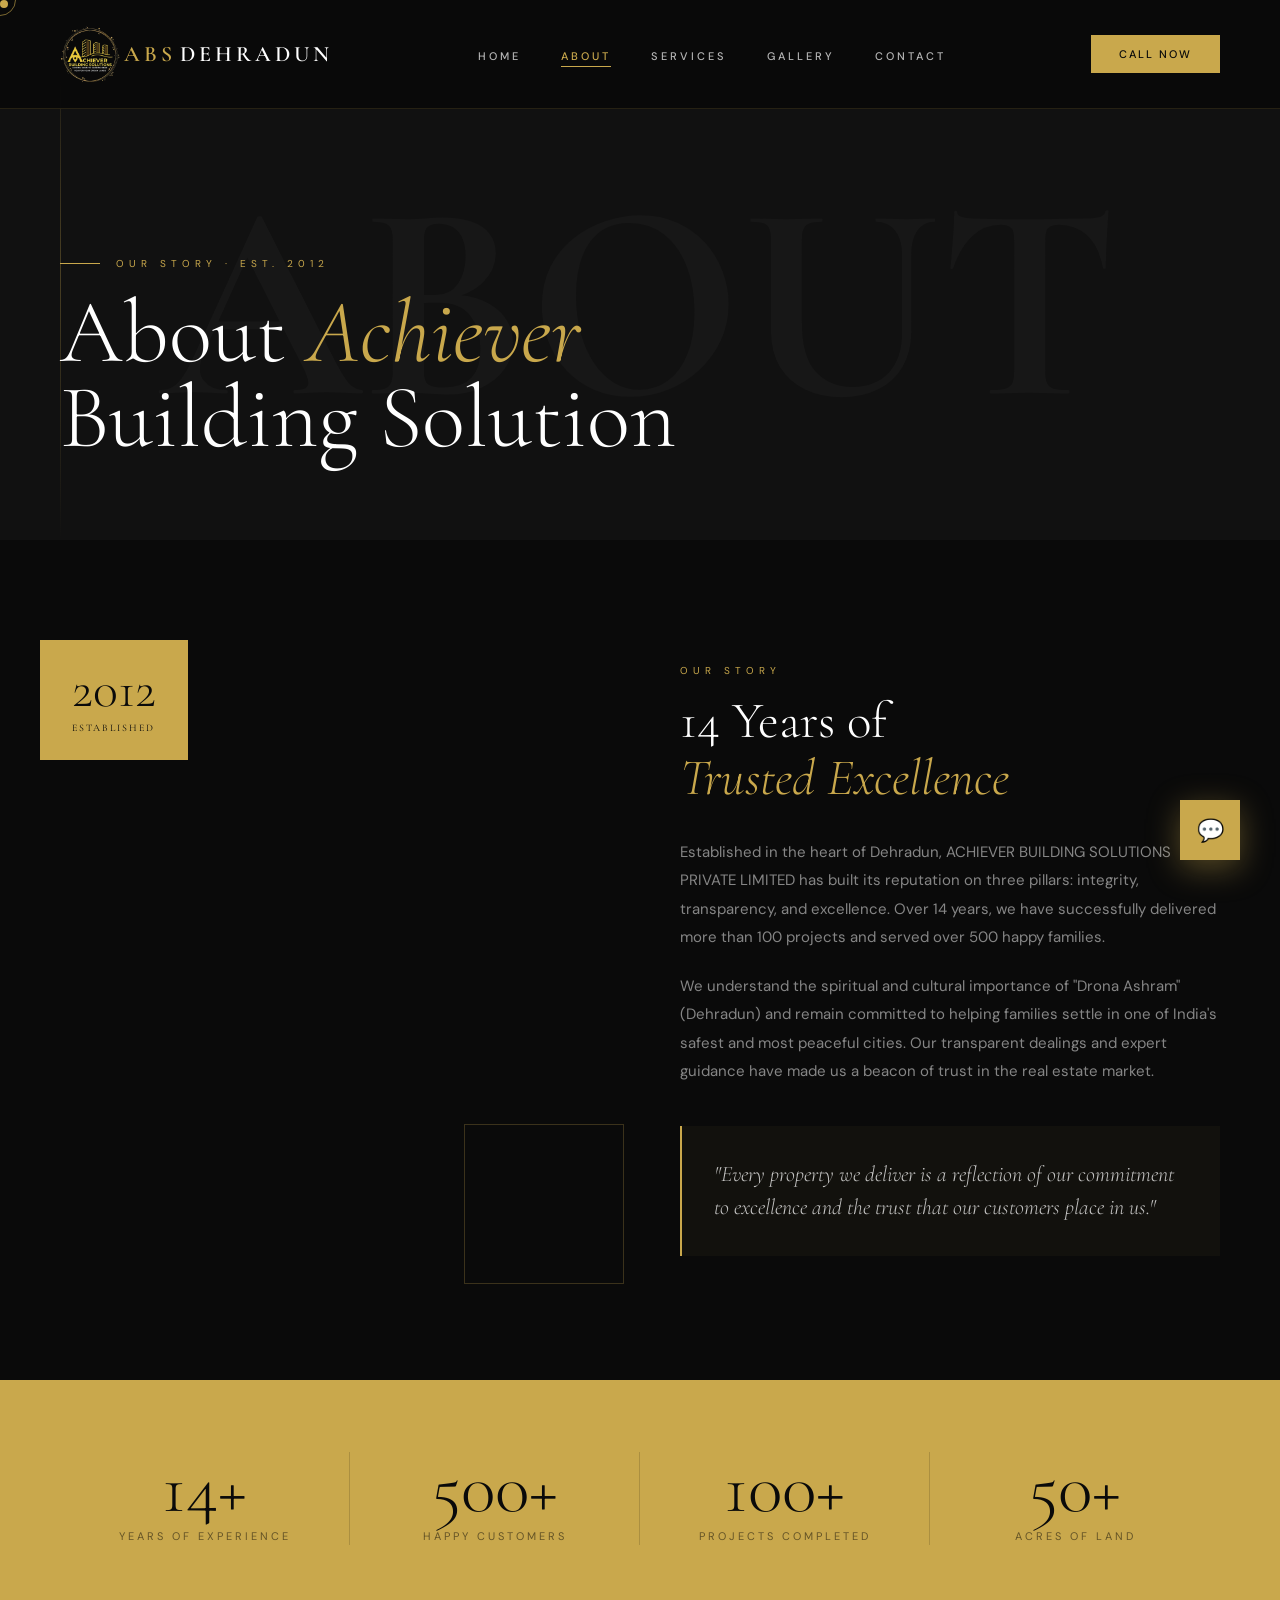
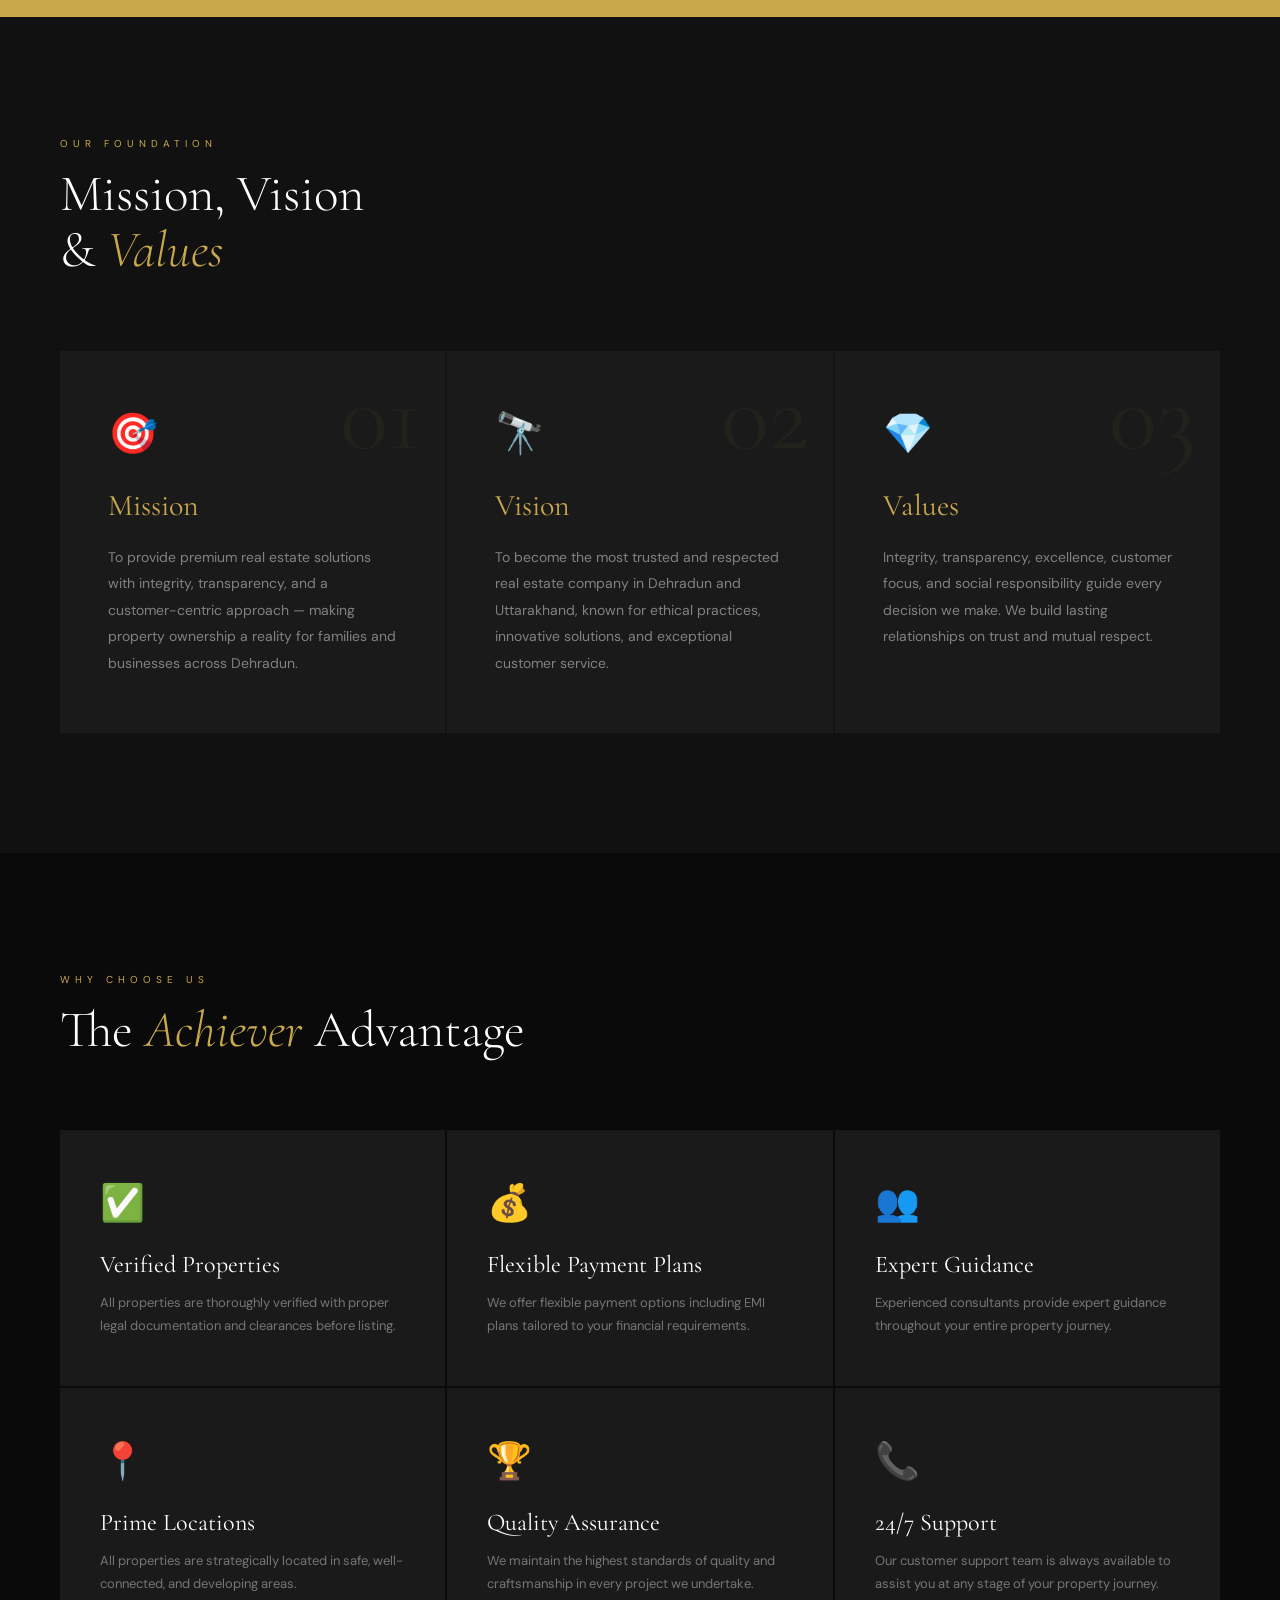
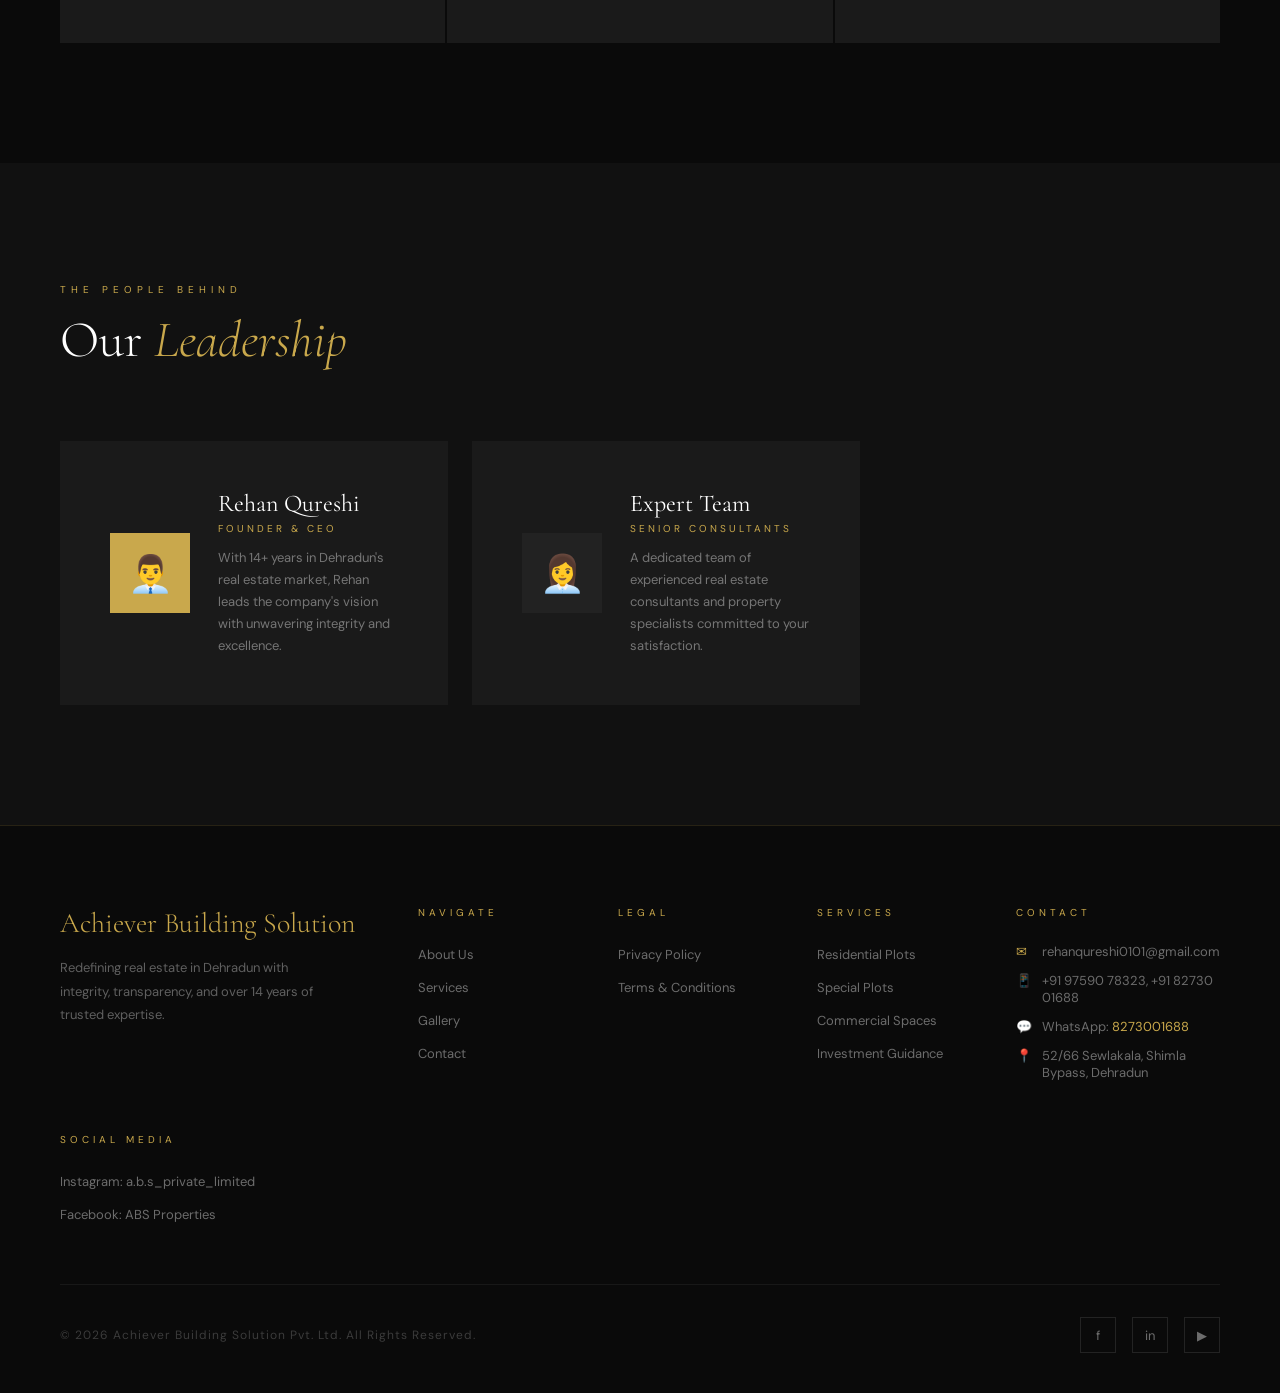
==== commit 4ebc14ec: "2" ====
--- a/about.html
+++ b/about.html
@@ -348,7 +348,7 @@
             <li><a href="gallery.html">Gallery</a></li>
             <li><a href="contact.html">Contact</a></li>
         </ul>
-        <a href="tel:+919759078323" class="nav-cta">Call Now</a>
+        <a href="#" class="nav-cta js-phone-main-link" data-keep-text="1">Call Now</a>
     </nav>
 
     <section class="page-hero">
@@ -529,9 +529,9 @@
             </div>
             <div>
                 <div class="footer-heading">Contact</div>
-                <div class="footer-contact-item"><span>✉</span><span>rehanqureshi0101@gmail.com</span></div>
-                <div class="footer-contact-item"><span>📱</span><span>+91 97590 78323, +91 82730 01688</span></div>
-                <div class="footer-contact-item"><span>�</span><span>WhatsApp: 8273001688</span></div>
+                <div class="footer-contact-item"><span>&#9993;</span><span class="js-email-text"></span></div>
+                <div class="footer-contact-item"><span>&#128241;</span><span class="js-phone-combo-text"></span></div>
+                <div class="footer-contact-item"><span>&#128172;</span><span>WhatsApp: <span class="js-whatsapp-text"></span></span></div>
                 <div class="footer-contact-item"><span>📍</span><span>52/66 Sewlakala, Shimla Bypass, Dehradun</span></div>
             </div>
             <div>
@@ -561,16 +561,18 @@
             <button class="modal-close" onclick="closeModal()">✕</button>
             <div class="modal-eyebrow">Get In Touch</div>
             <h2 class="modal-title">Quick Inquiry</h2>
-            <form onsubmit="handleSubmit(event)">
-                <div class="form-group"><label class="form-label">Your Name</label><input type="text" class="form-input" placeholder="Full name" required></div>
-                <div class="form-group"><label class="form-label">Email Address</label><input type="email" class="form-input" placeholder="your@email.com" required></div>
-                <div class="form-group"><label class="form-label">Phone Number</label><input type="tel" class="form-input" placeholder="+91 XXXXX XXXXX"></div>
-                <div class="form-group"><label class="form-label">Message</label><textarea rows="3" class="form-input" placeholder="Tell us about your requirements..."></textarea></div>
+            <form id="contactForm">
+                <div class="form-group"><label class="form-label">Your Name</label><input type="text" name="name" class="form-input" placeholder="Full name" required></div>
+                <div class="form-group"><label class="form-label">Phone Number</label><input type="tel" name="phone" class="form-input" placeholder="+91 XXXXX XXXXX" required></div>
+                <div class="form-group"><label class="form-label">I'm Interested In</label><select name="interest" class="form-input" required><option value="">Select a service...</option><option value="Residential Plot">Residential Plot</option><option value="Special Plot">Special Plot</option><option value="Commercial Space">Commercial Space</option><option value="Investment Consultation">Investment Consultation</option><option value="Other">Other</option></select></div>
+                <div class="form-group"><label class="form-label">Your Message</label><textarea name="message" rows="3" class="form-input" placeholder="Tell us about your requirements..." required></textarea></div>
+                <div id="formMessage" style="display:none; margin-bottom: 12px; padding: 10px 12px; font-size: 12px; line-height: 1.5;"></div>
                 <button type="submit" class="form-submit">Send Inquiry</button>
             </form>
         </div>
     </div>
 
+    <script src="js/security.js"></script>
     <script>
         const cursor = document.getElementById('cursor');
         const ring = document.getElementById('cursorRing');
@@ -583,10 +585,60 @@
         const observer = new IntersectionObserver(entries => { entries.forEach(e => { if (e.isIntersecting) e.target.classList.add('visible'); }); }, { threshold: 0.1 });
         reveals.forEach(el => observer.observe(el));
 
-        function openModal() { document.getElementById('modal').classList.add('open'); }
+        function openModal() {
+            document.getElementById('modal').classList.add('open');
+            const formMessage = document.getElementById('formMessage');
+            if (formMessage) {
+                formMessage.style.display = 'none';
+                formMessage.textContent = '';
+            }
+        }
         function closeModal() { document.getElementById('modal').classList.remove('open'); }
         function handleModalClick(e) { if (e.target === document.getElementById('modal')) closeModal(); }
-        function handleSubmit(e) { e.preventDefault(); alert('Thank you! We\'ll be in touch shortly.'); closeModal(); }
+
+        const FORMSPREE_ENDPOINT = 'https://formspree.io/f/xnjbyzal';
+        const contactForm = document.getElementById('contactForm');
+        if (contactForm) {
+            contactForm.addEventListener('submit', handleSubmit);
+        }
+
+        async function handleSubmit(e) {
+            e.preventDefault();
+            const form = e.currentTarget;
+            const formMessage = document.getElementById('formMessage');
+            const submitButton = form.querySelector('button[type="submit"]');
+            const originalButtonHtml = submitButton.innerHTML;
+
+            submitButton.disabled = true;
+            submitButton.innerHTML = 'Sending...';
+
+            try {
+                const response = await fetch(FORMSPREE_ENDPOINT, {
+                    method: 'POST',
+                    body: new FormData(form),
+                    headers: { 'Accept': 'application/json' }
+                });
+
+                if (!response.ok) {
+                    throw new Error('Failed to send');
+                }
+
+                formMessage.style.display = 'block';
+                formMessage.style.background = '#dcfce7';
+                formMessage.style.color = '#166534';
+                formMessage.textContent = 'Thank you! Your message has been sent successfully.';
+                form.reset();
+                setTimeout(() => closeModal(), 1200);
+            } catch (error) {
+                formMessage.style.display = 'block';
+                formMessage.style.background = '#fee2e2';
+                formMessage.style.color = '#991b1b';
+                formMessage.textContent = 'Oops! Something went wrong. Please try again.';
+            } finally {
+                submitButton.disabled = false;
+                submitButton.innerHTML = originalButtonHtml;
+            }
+        }
     </script>
 </body>
 </html>
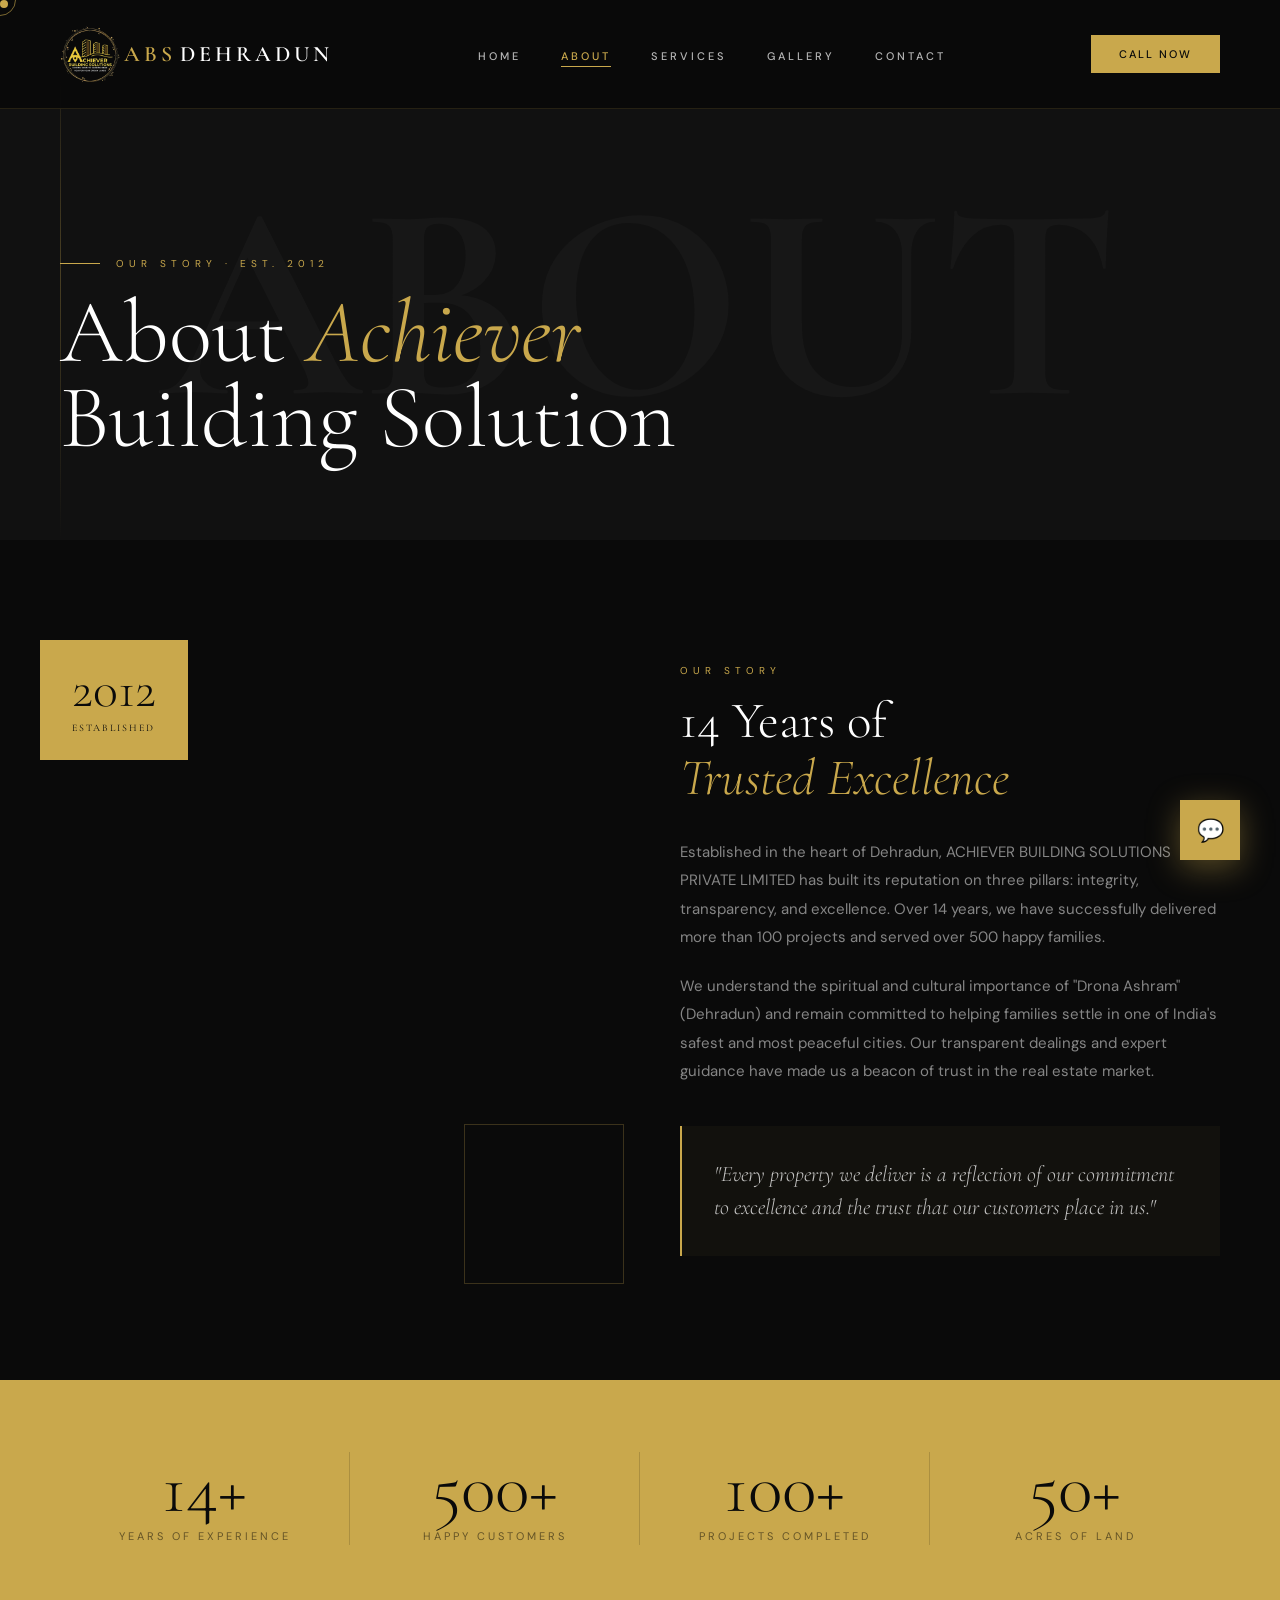
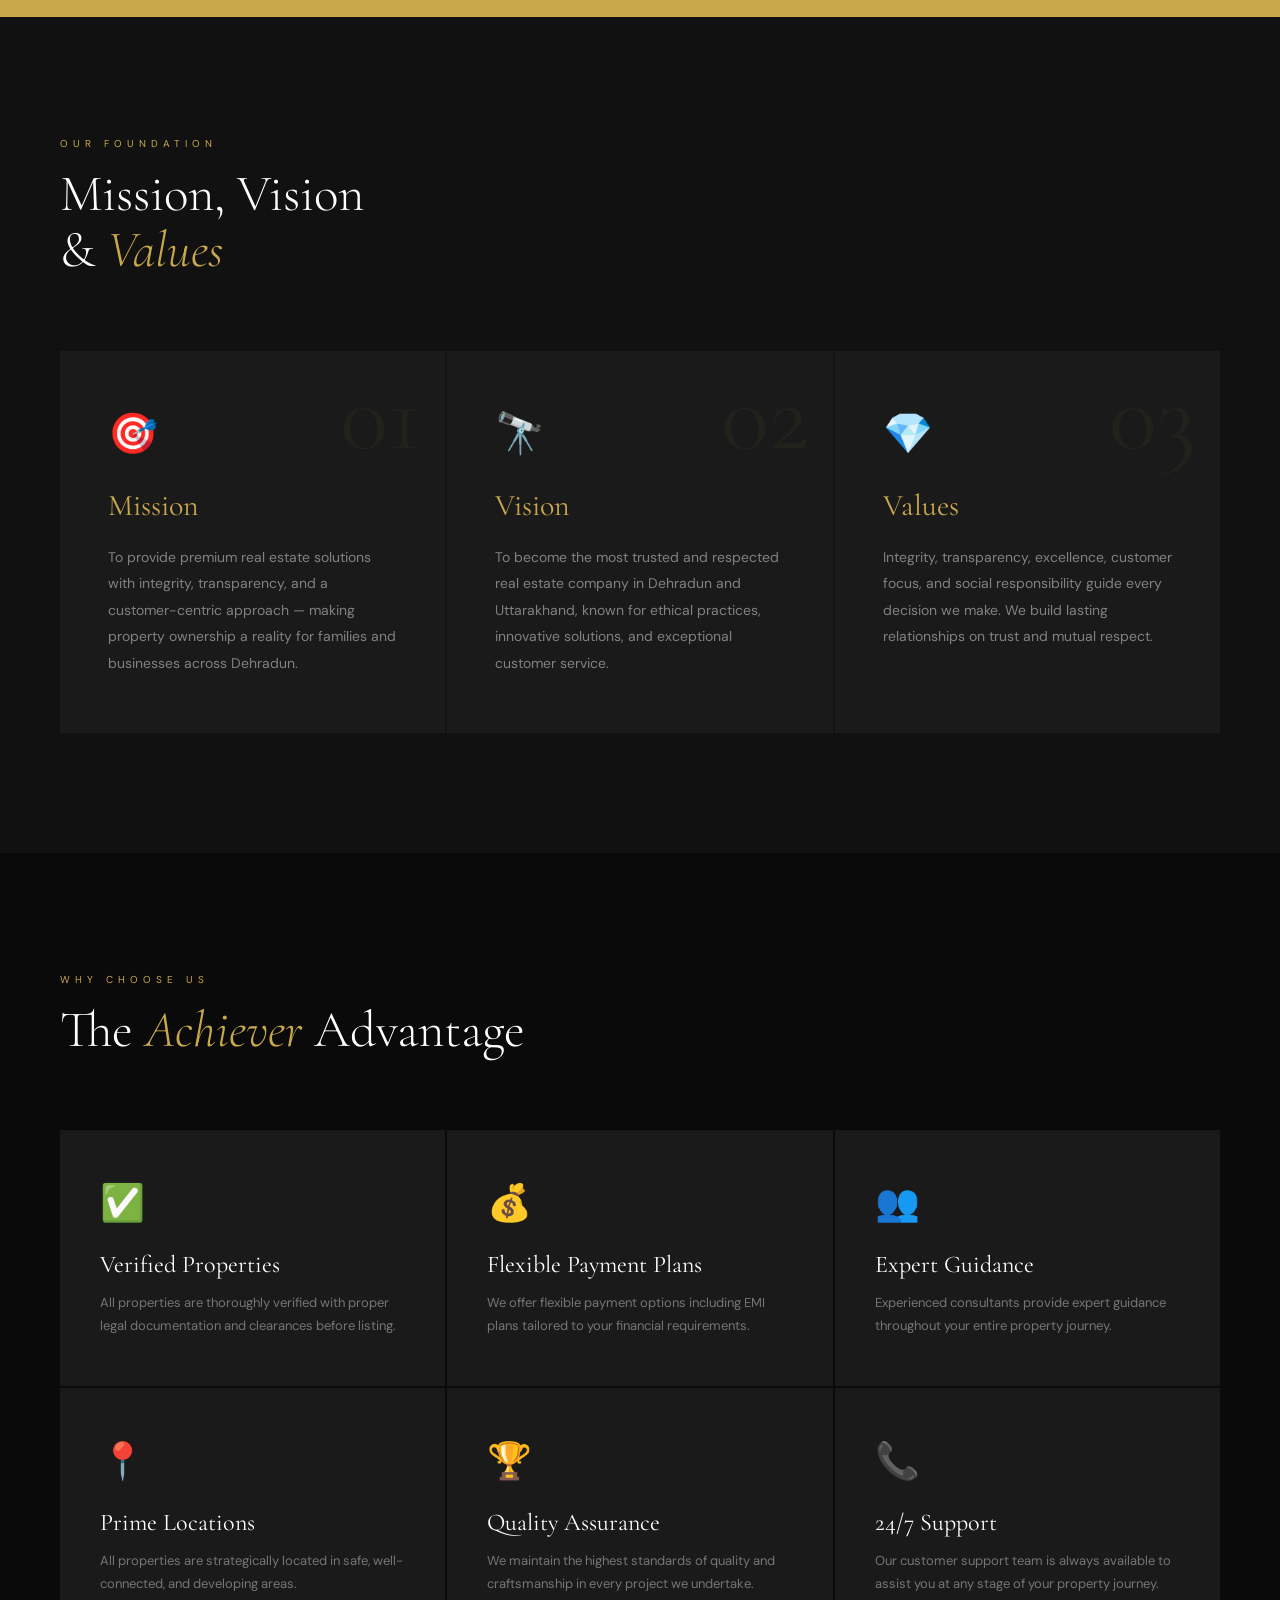
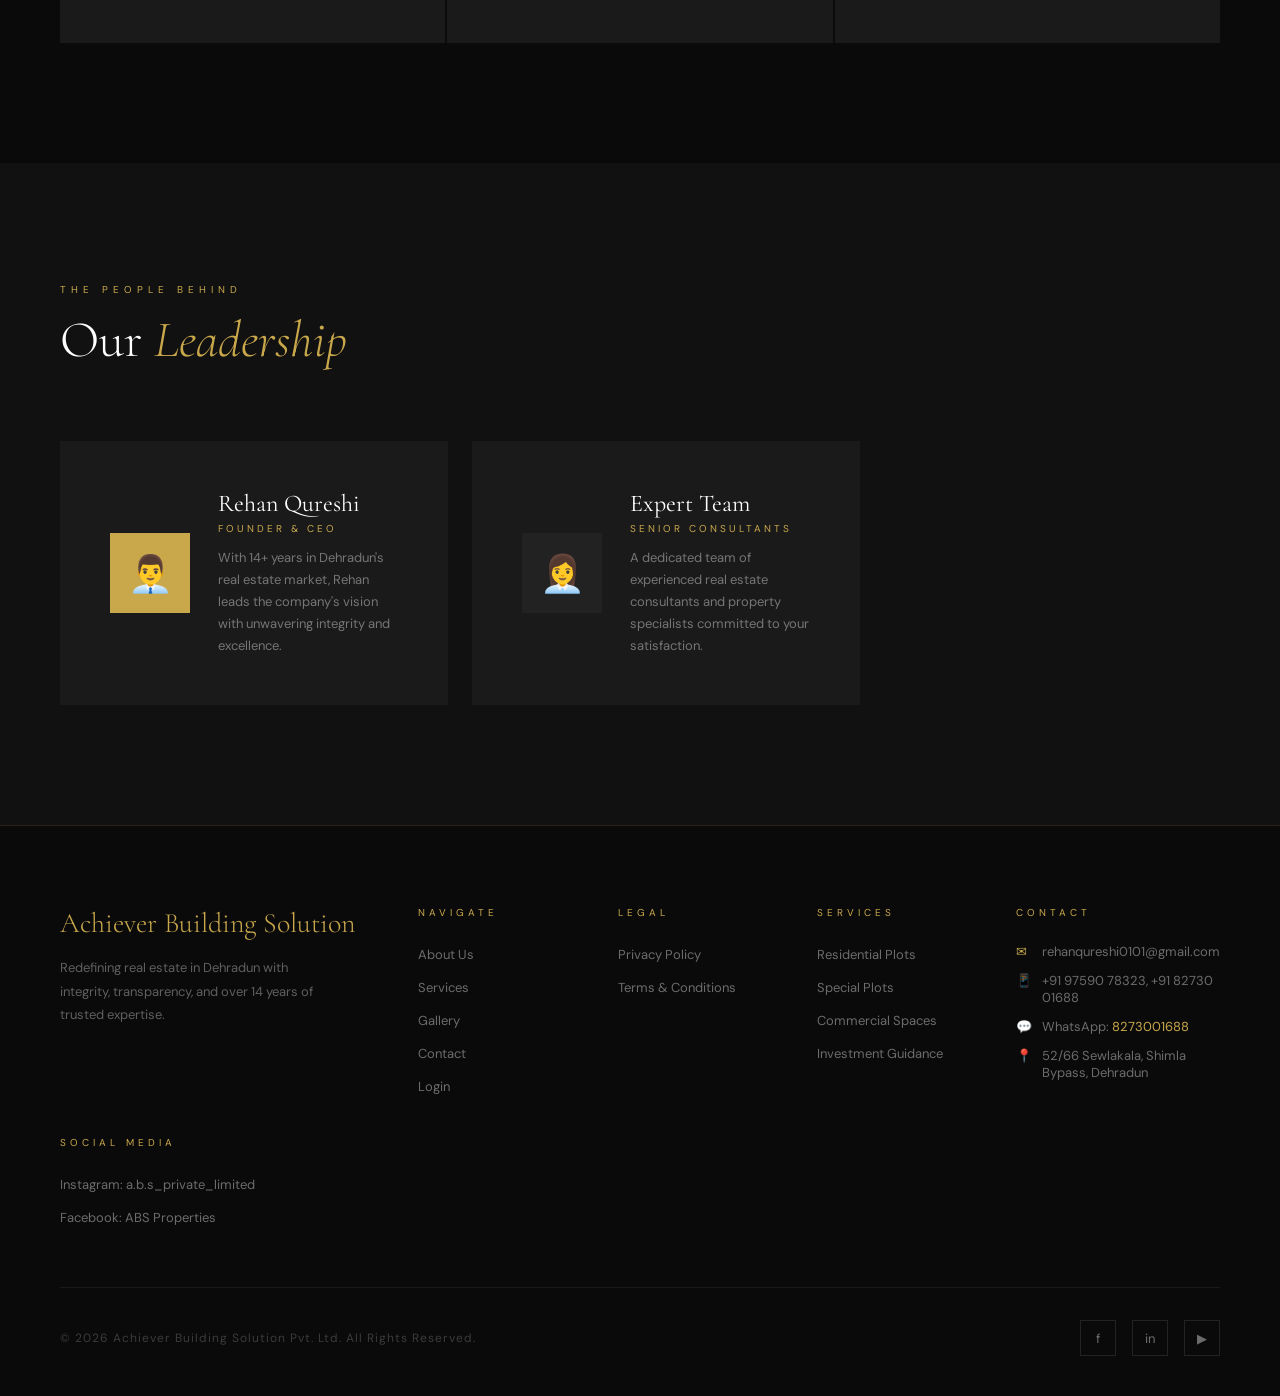
==== commit dc97c4e1: "login link" ====
--- a/about.html
+++ b/about.html
@@ -509,6 +509,7 @@
                     <li><a href="services.html">Services</a></li>
                     <li><a href="gallery.html">Gallery</a></li>
                     <li><a href="contact.html">Contact</a></li>
+                    <li><a href="https://absdehradun.bgcservices.in/Login2.aspx">Login</a></li>
                 </ul>
             </div>
             <div>
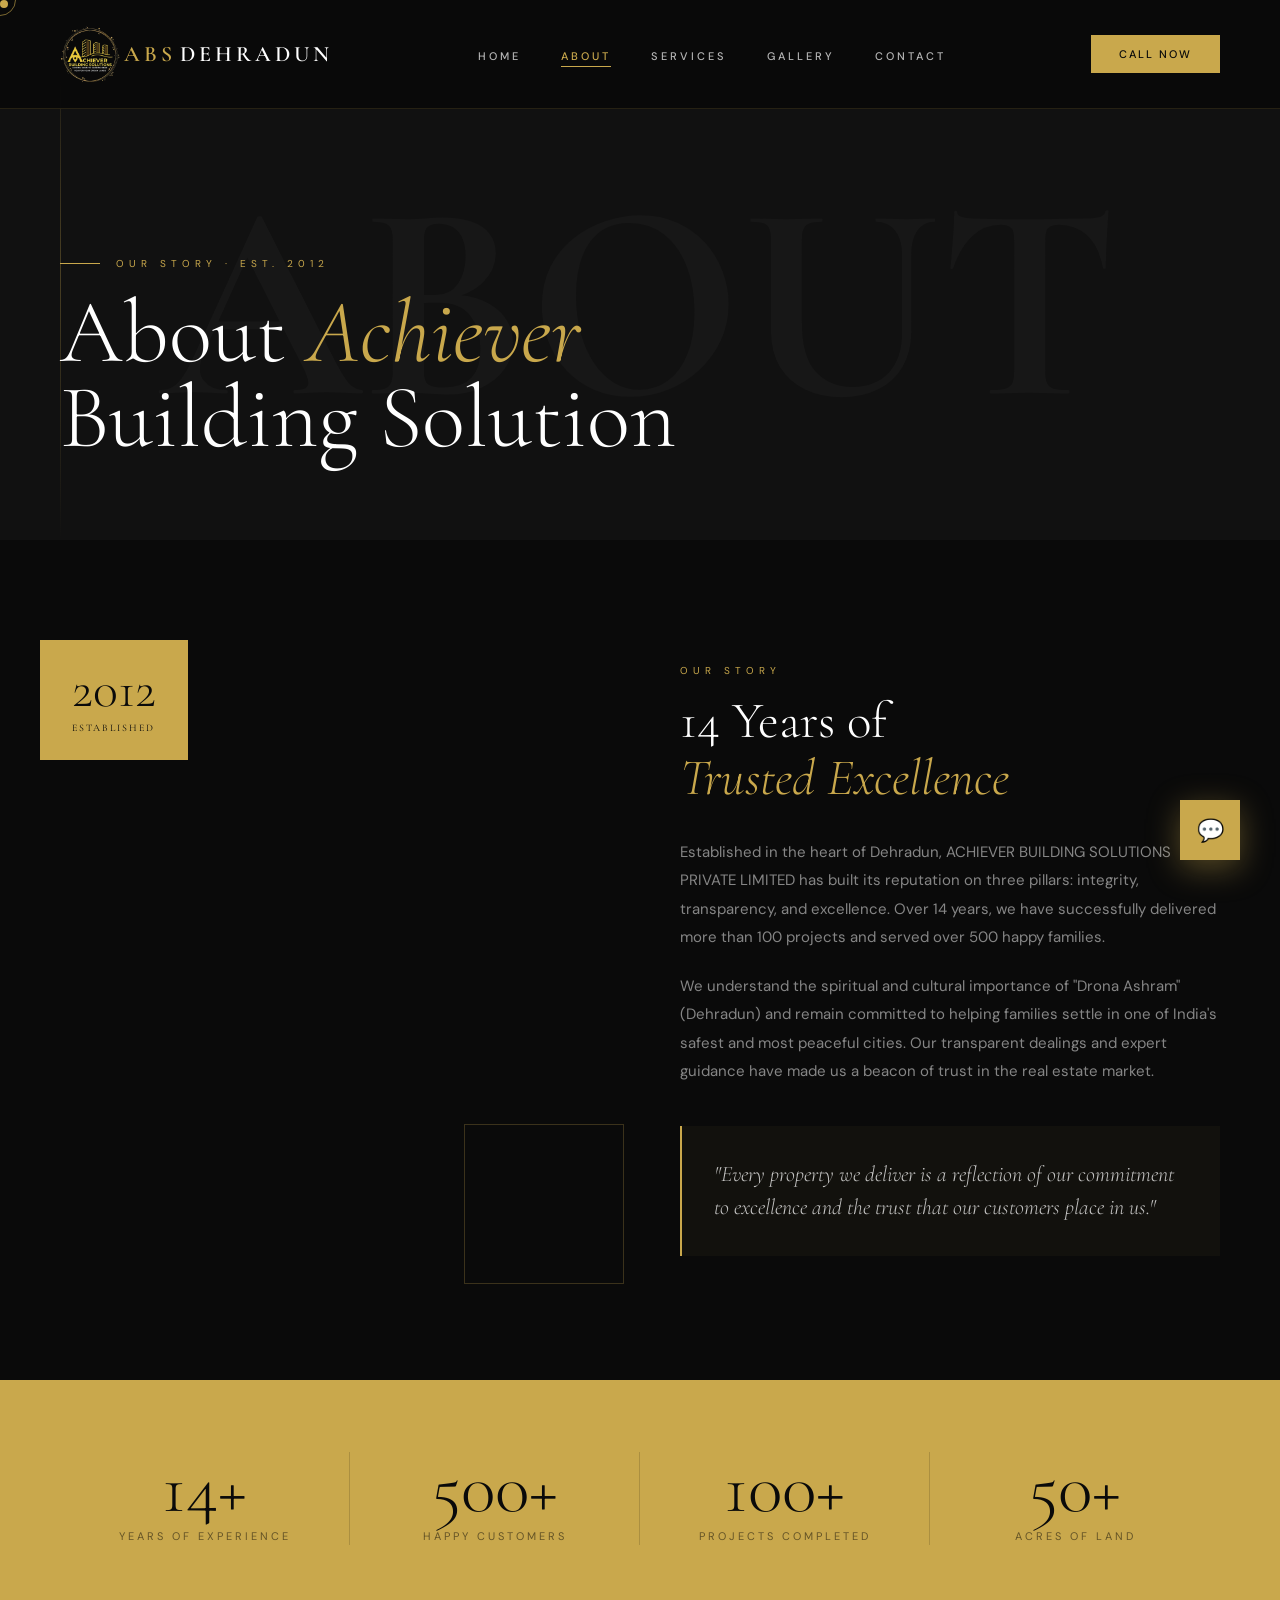
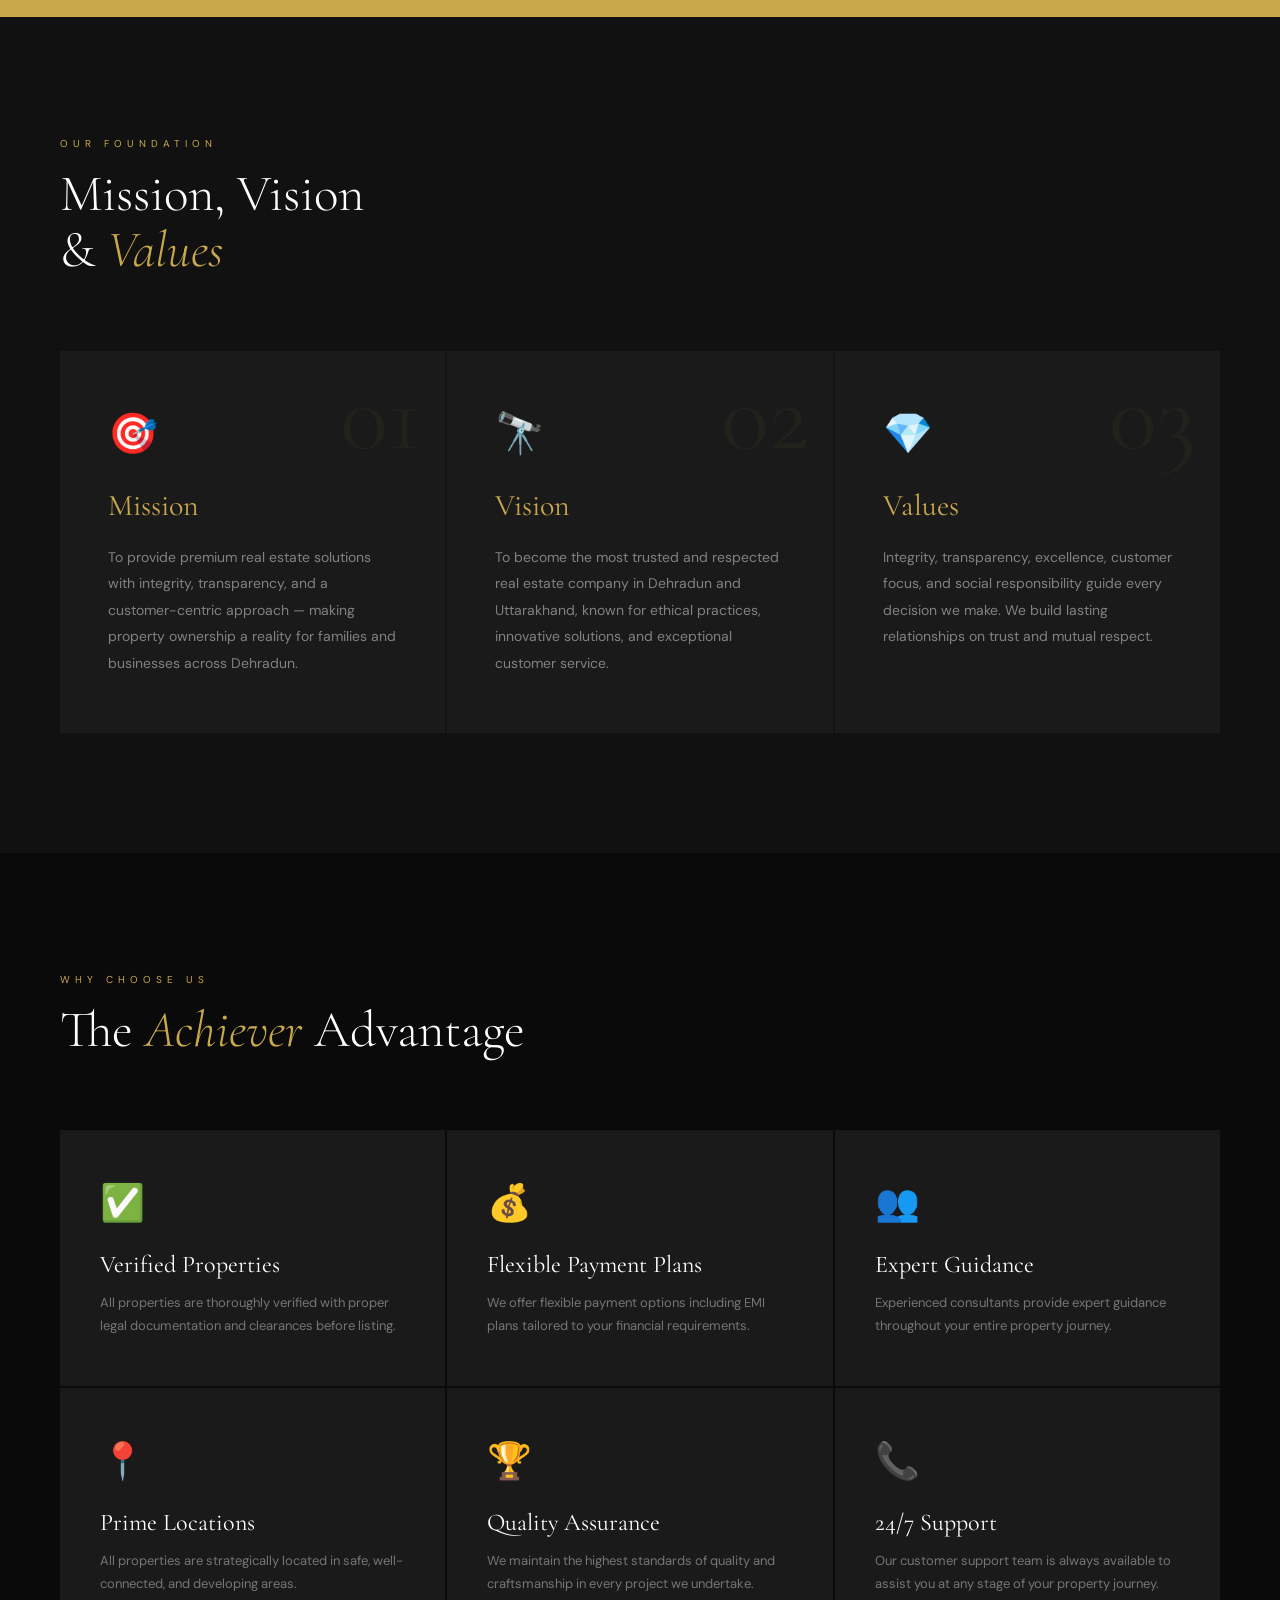
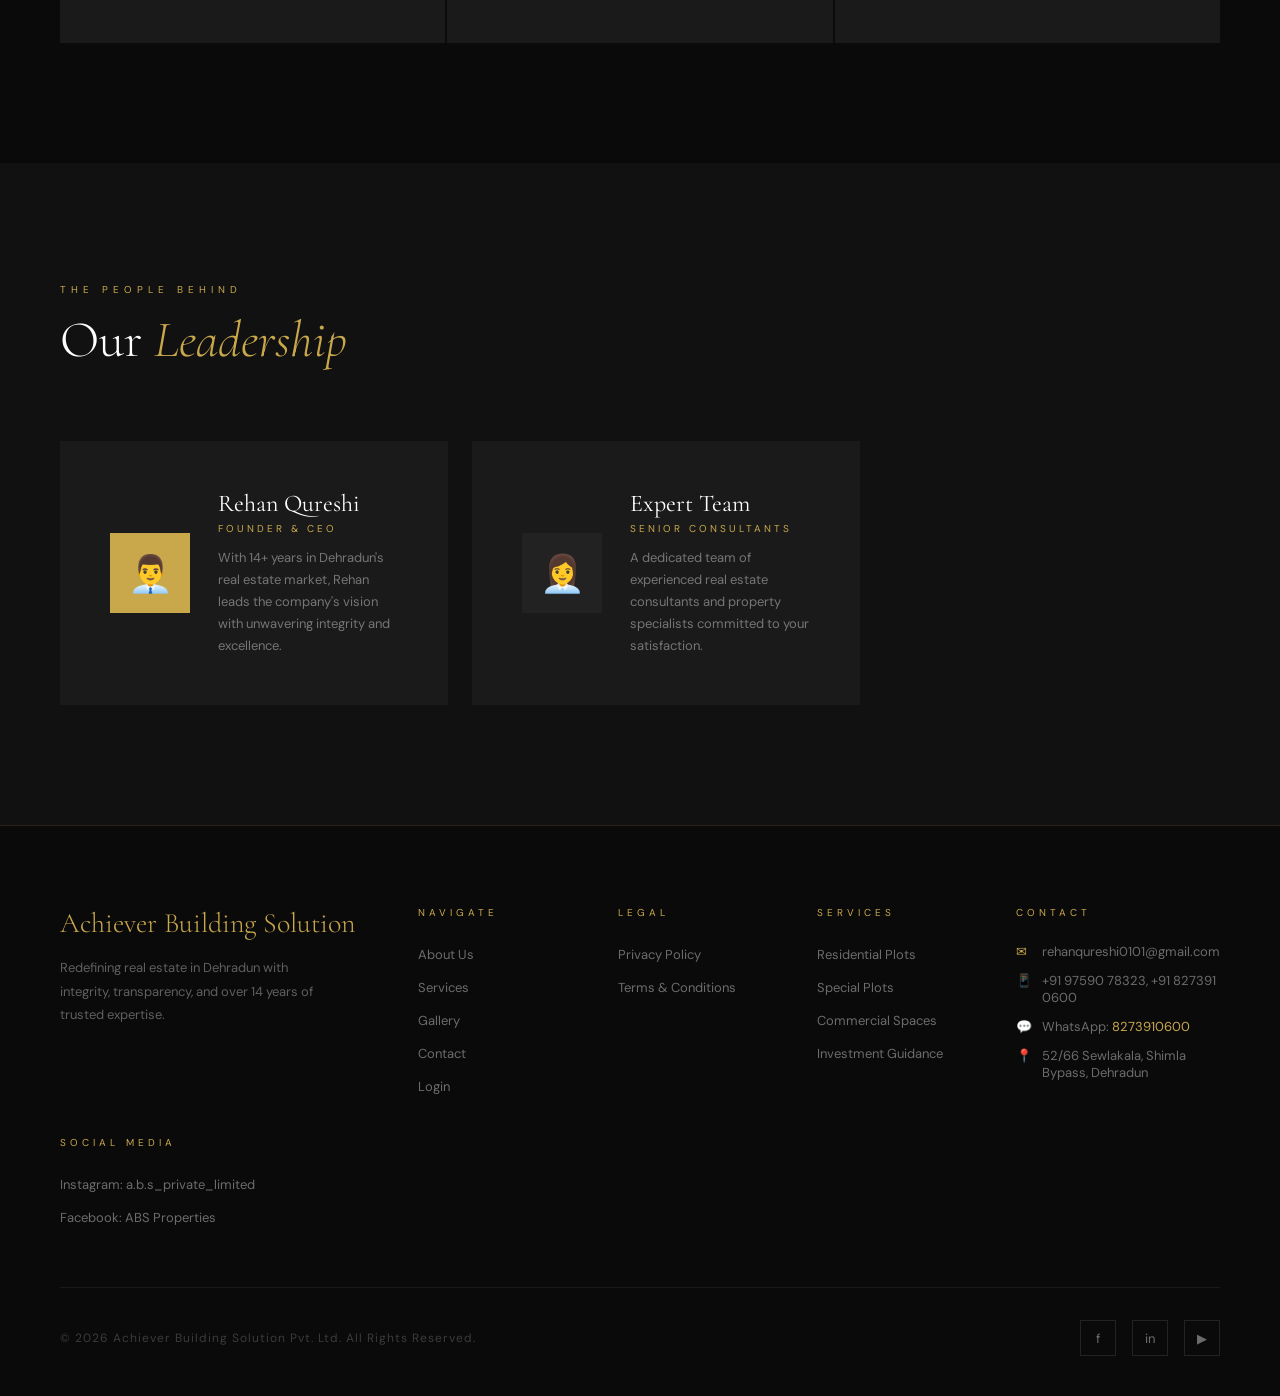
==== commit d91dd026: "URL update" ====
--- a/about.html
+++ b/about.html
@@ -509,7 +509,7 @@
                     <li><a href="services.html">Services</a></li>
                     <li><a href="gallery.html">Gallery</a></li>
                     <li><a href="contact.html">Contact</a></li>
-                    <li><a href="https://absdehradun.bgcservices.in/Login2.aspx">Login</a></li>
+                    <li><a href="https://dash.absdehradun.com/">Login</a></li>
                 </ul>
             </div>
             <div>
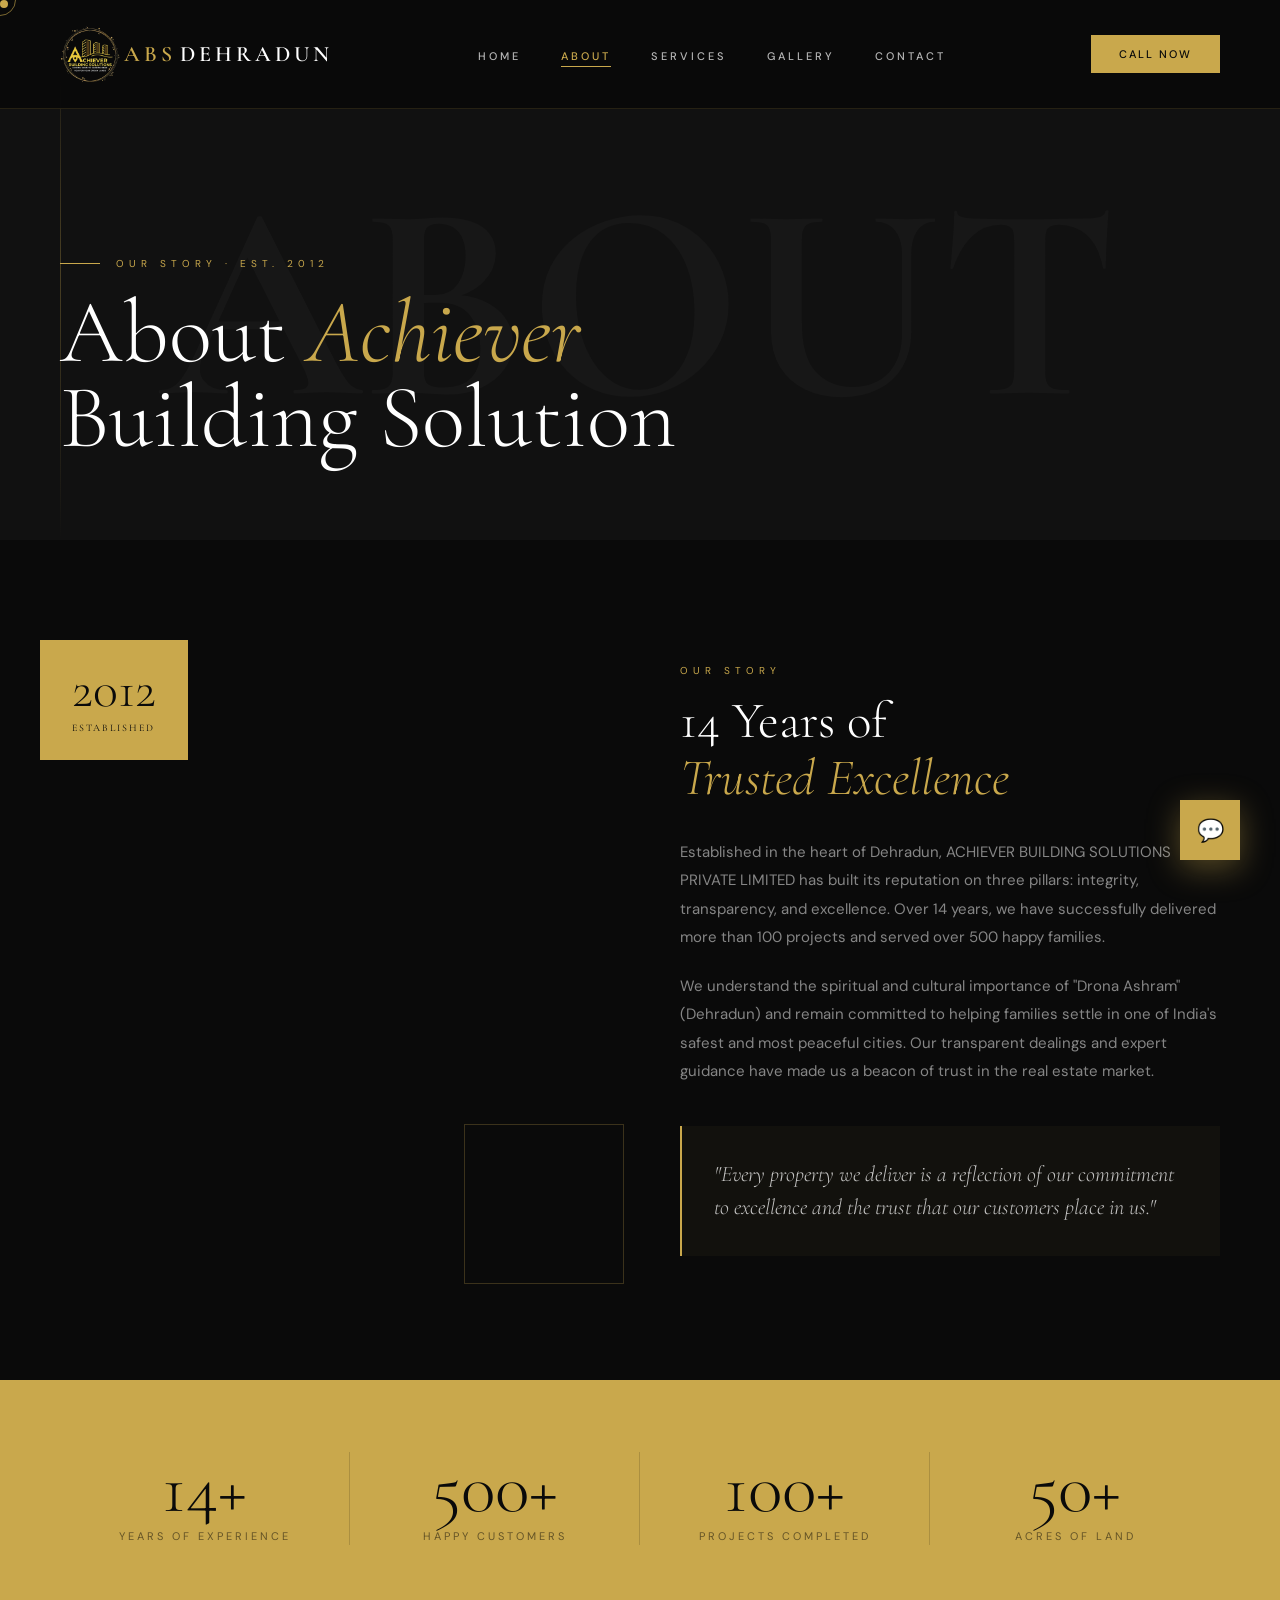
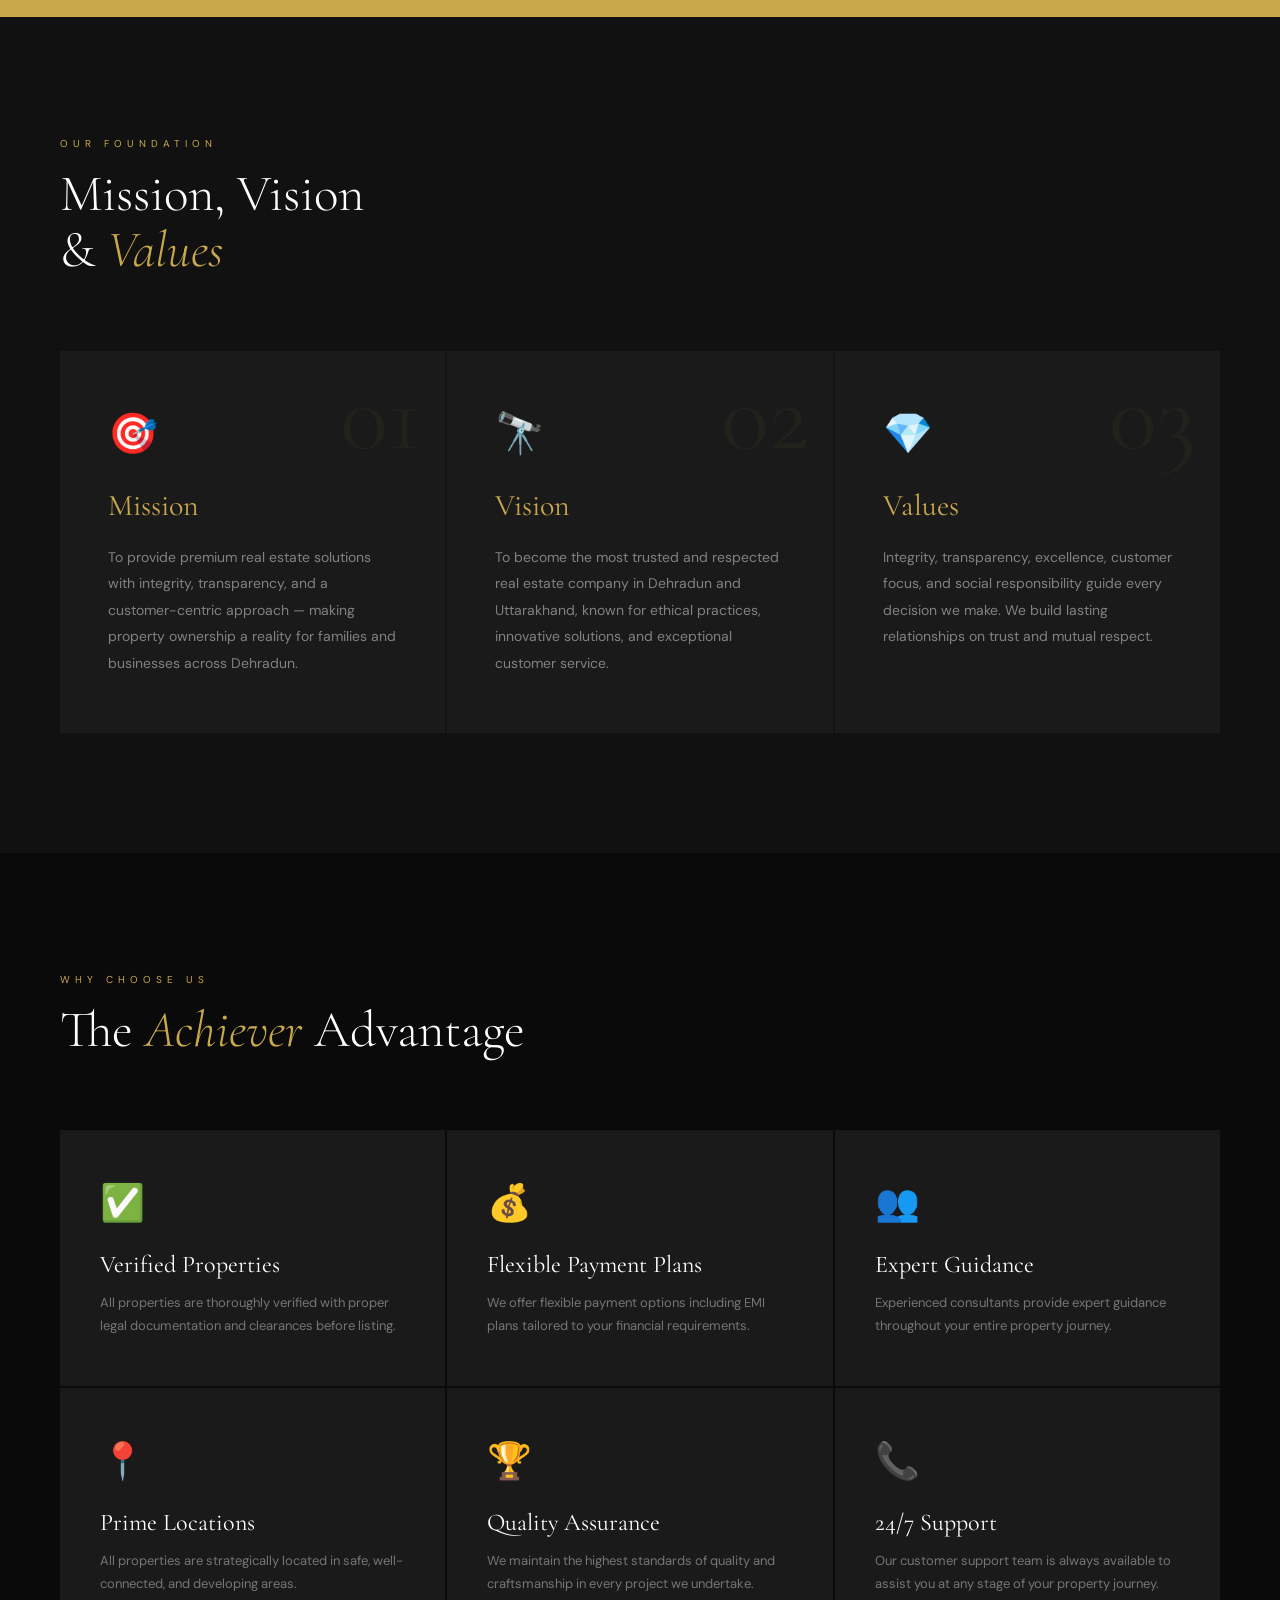
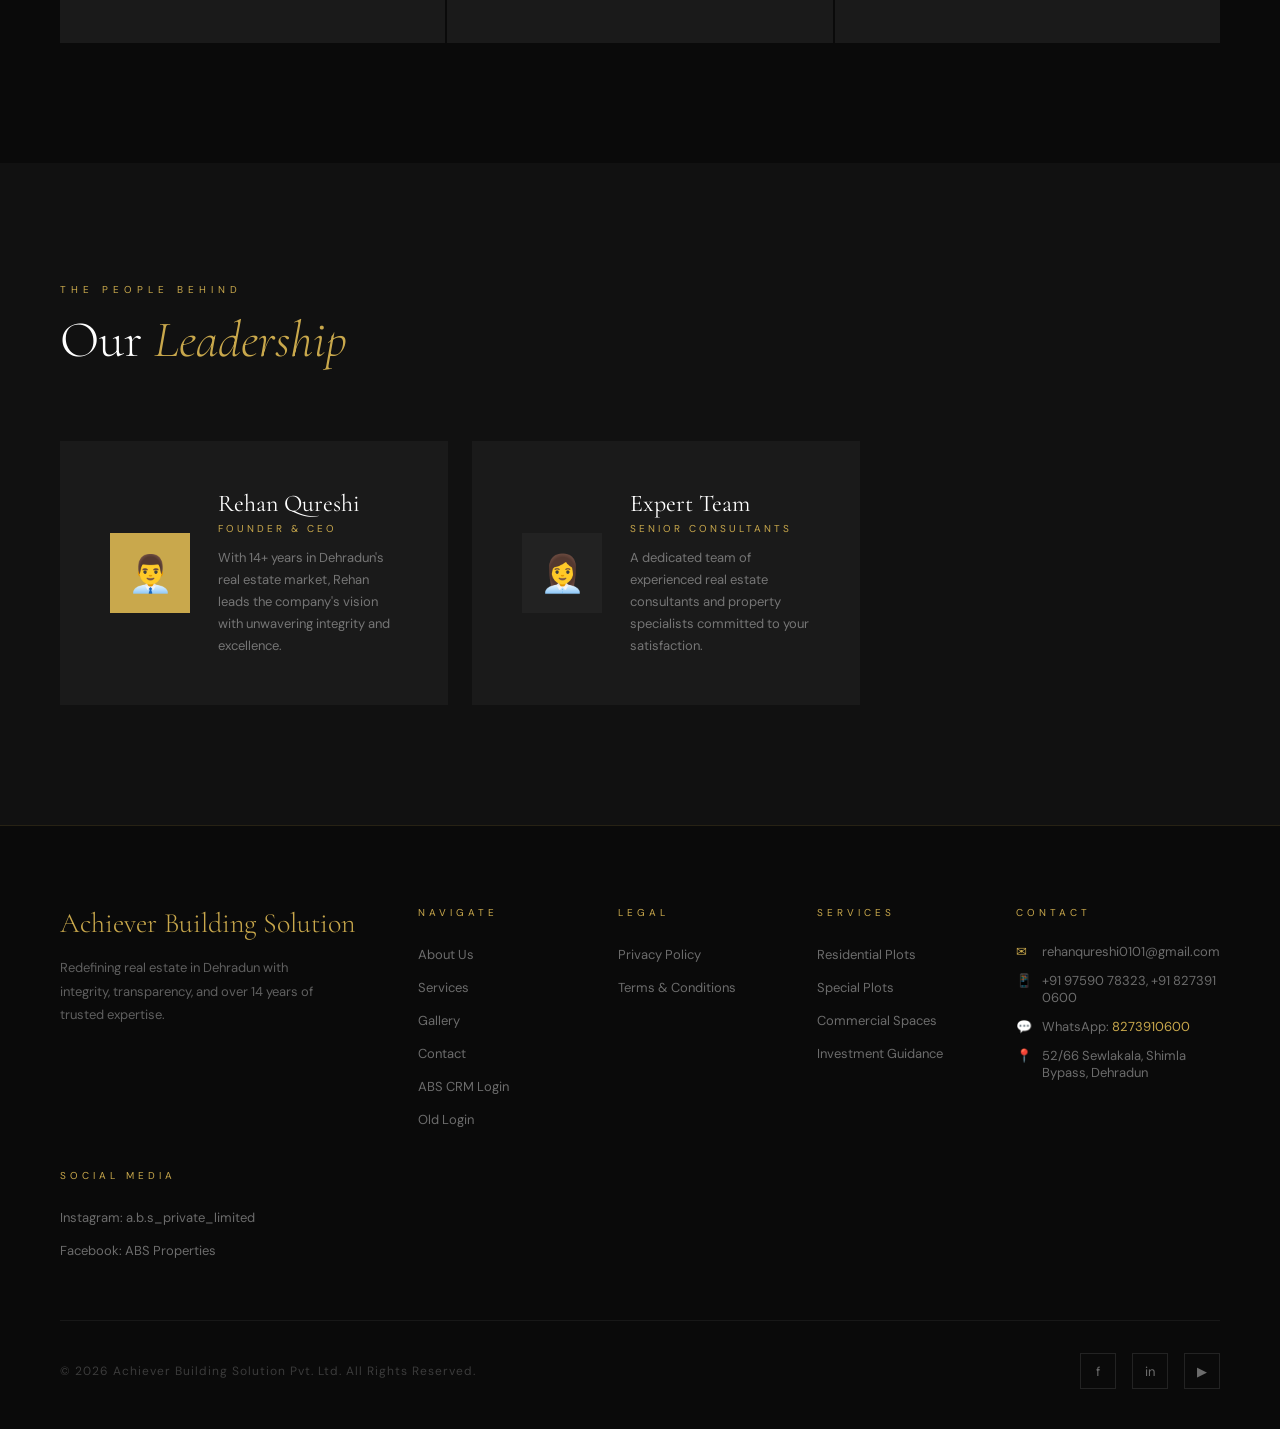
==== commit 153a23ea: "both crm" ====
--- a/about.html
+++ b/about.html
@@ -509,7 +509,8 @@
                     <li><a href="services.html">Services</a></li>
                     <li><a href="gallery.html">Gallery</a></li>
                     <li><a href="contact.html">Contact</a></li>
-                    <li><a href="https://dash.absdehradun.com/">Login</a></li>
+                    <li><a href="https://dash.absdehradun.com/">ABS CRM Login</a></li>
+                    <li><a href="https://absdehradun.bgcservices.in/Login2.aspx">Old Login</a></li>
                 </ul>
             </div>
             <div>
